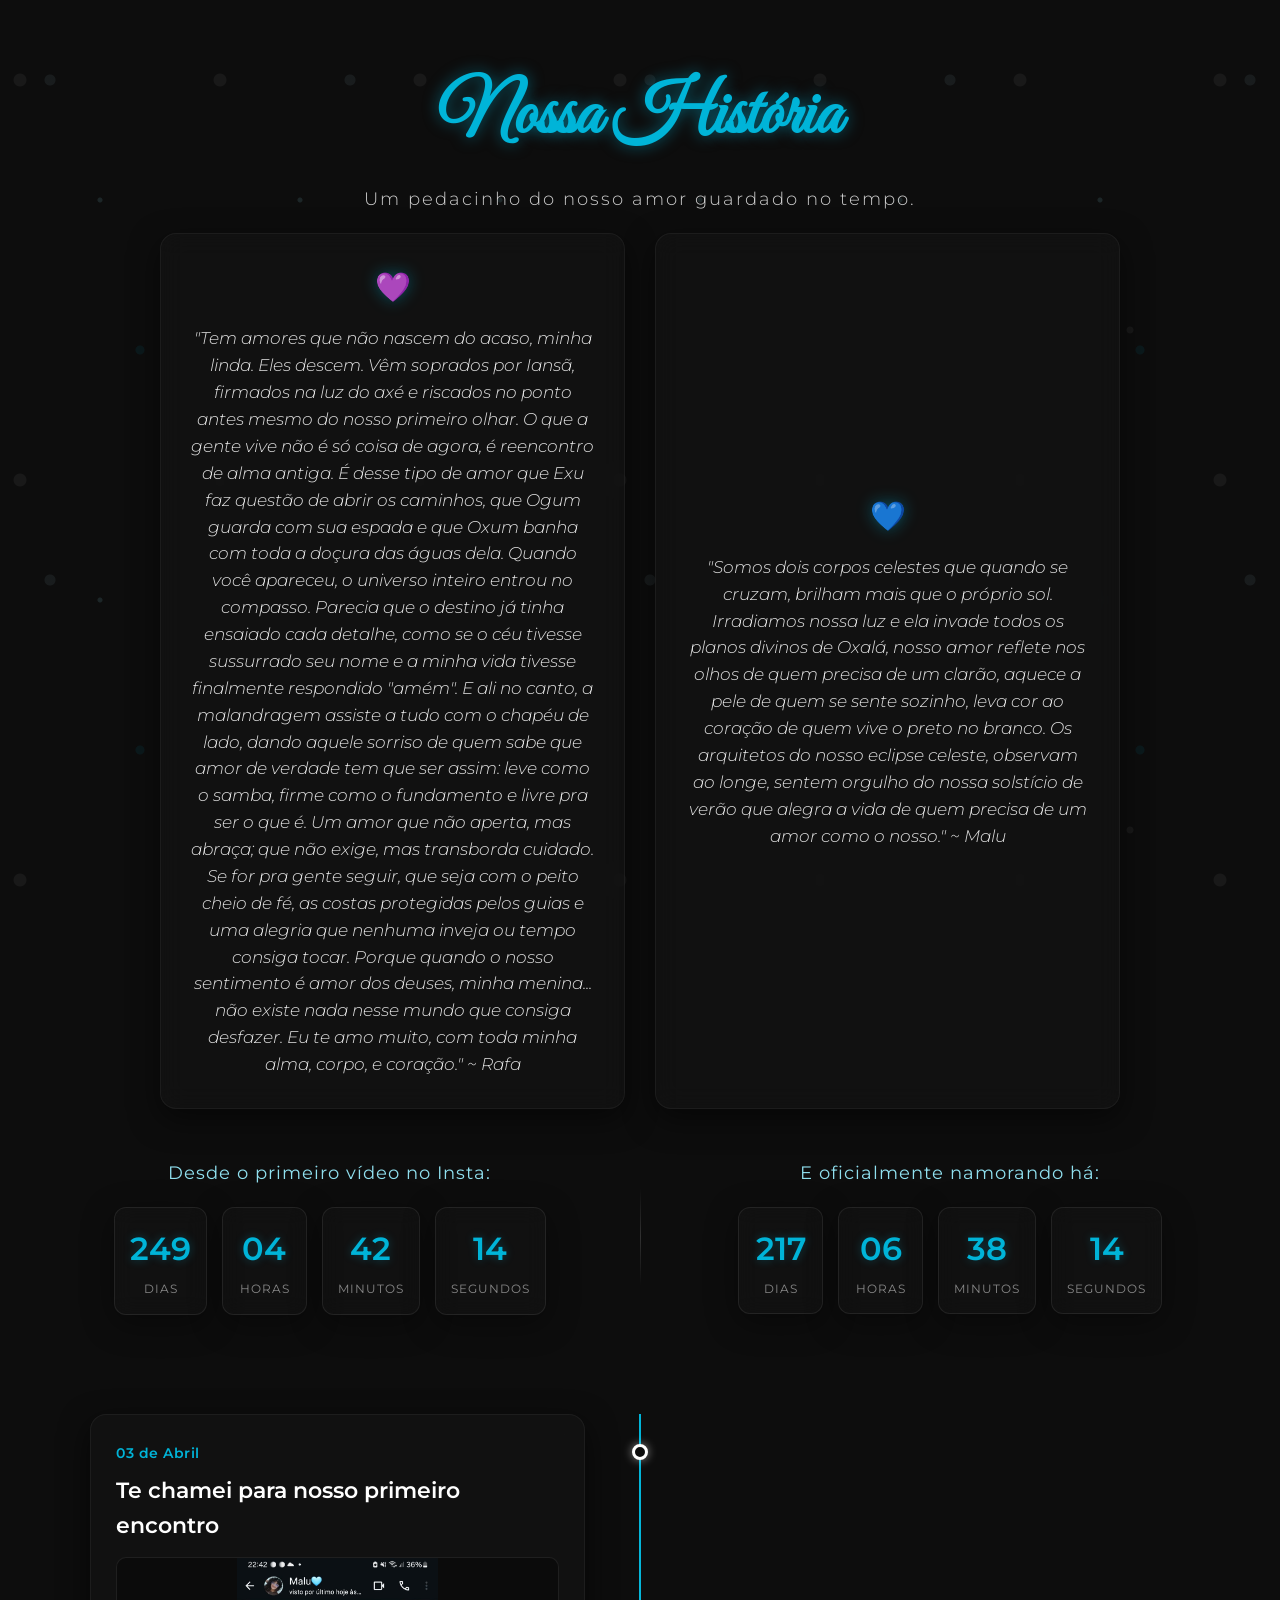
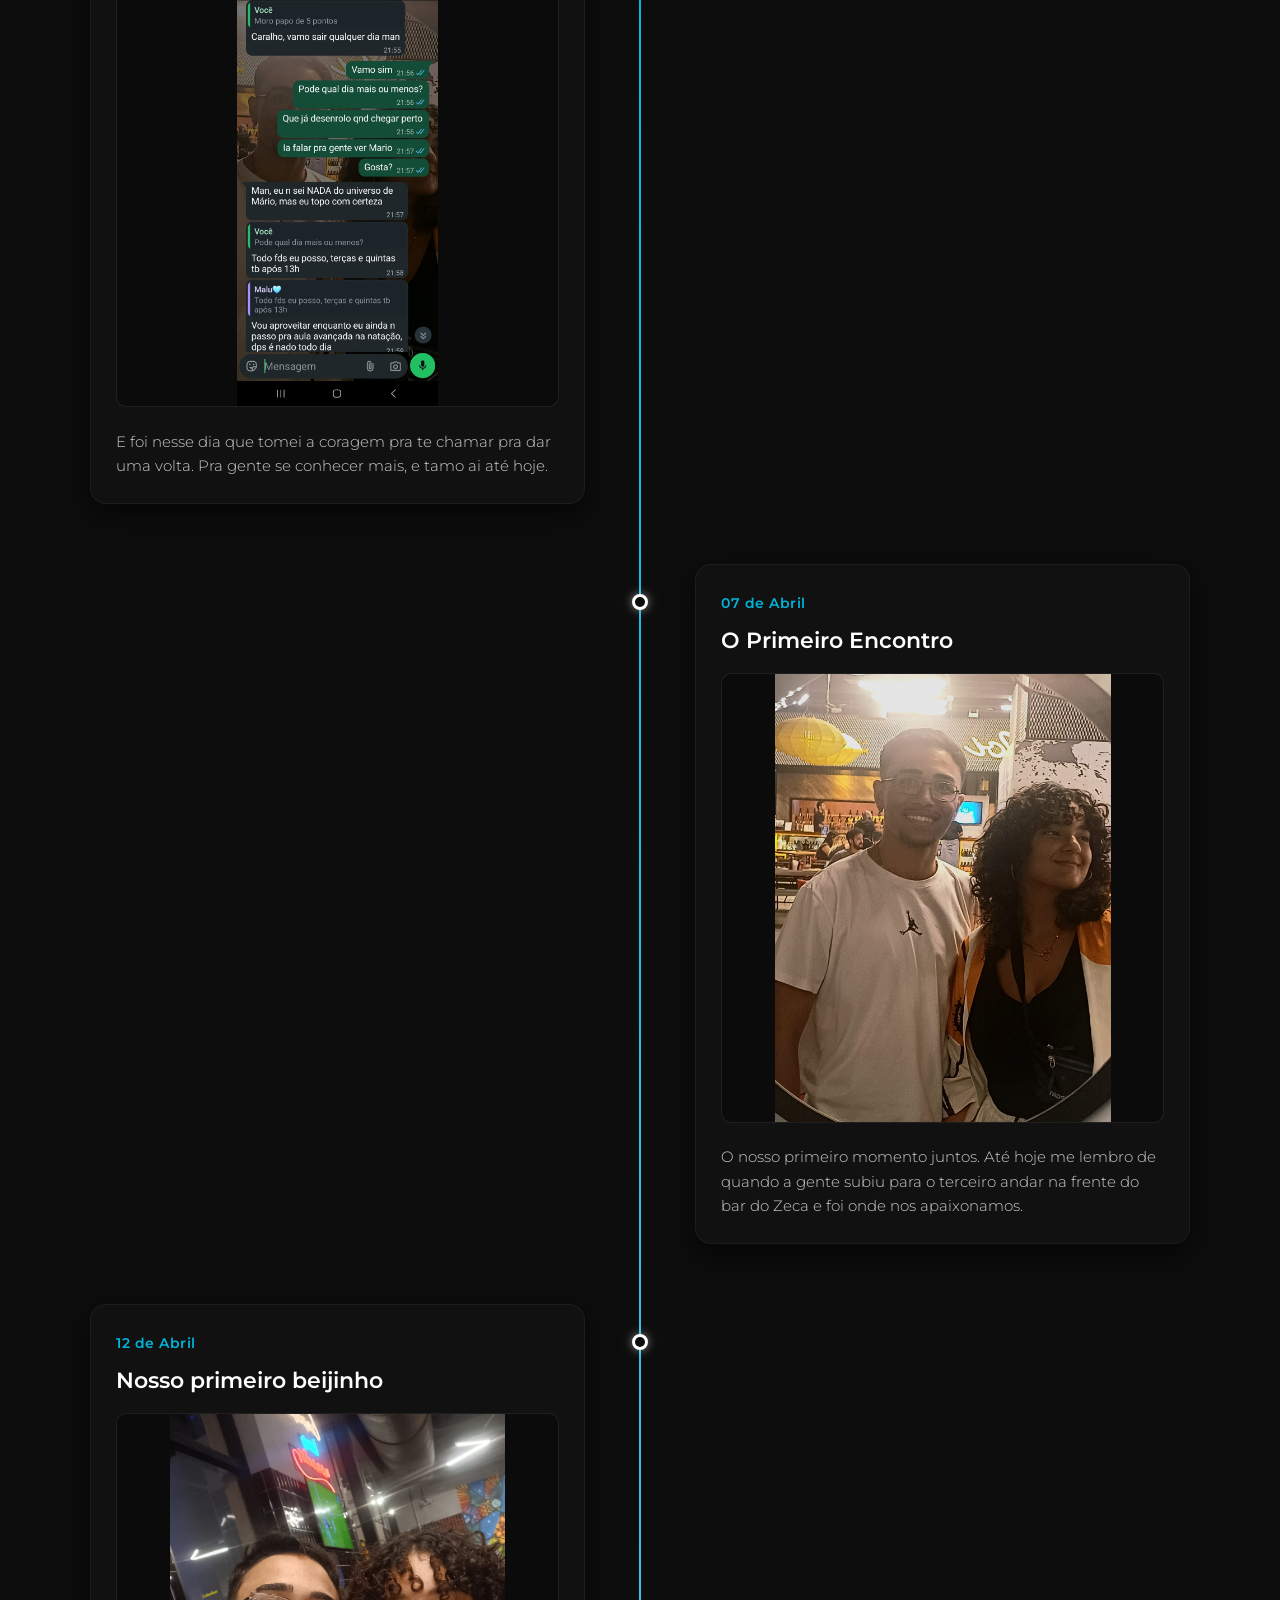
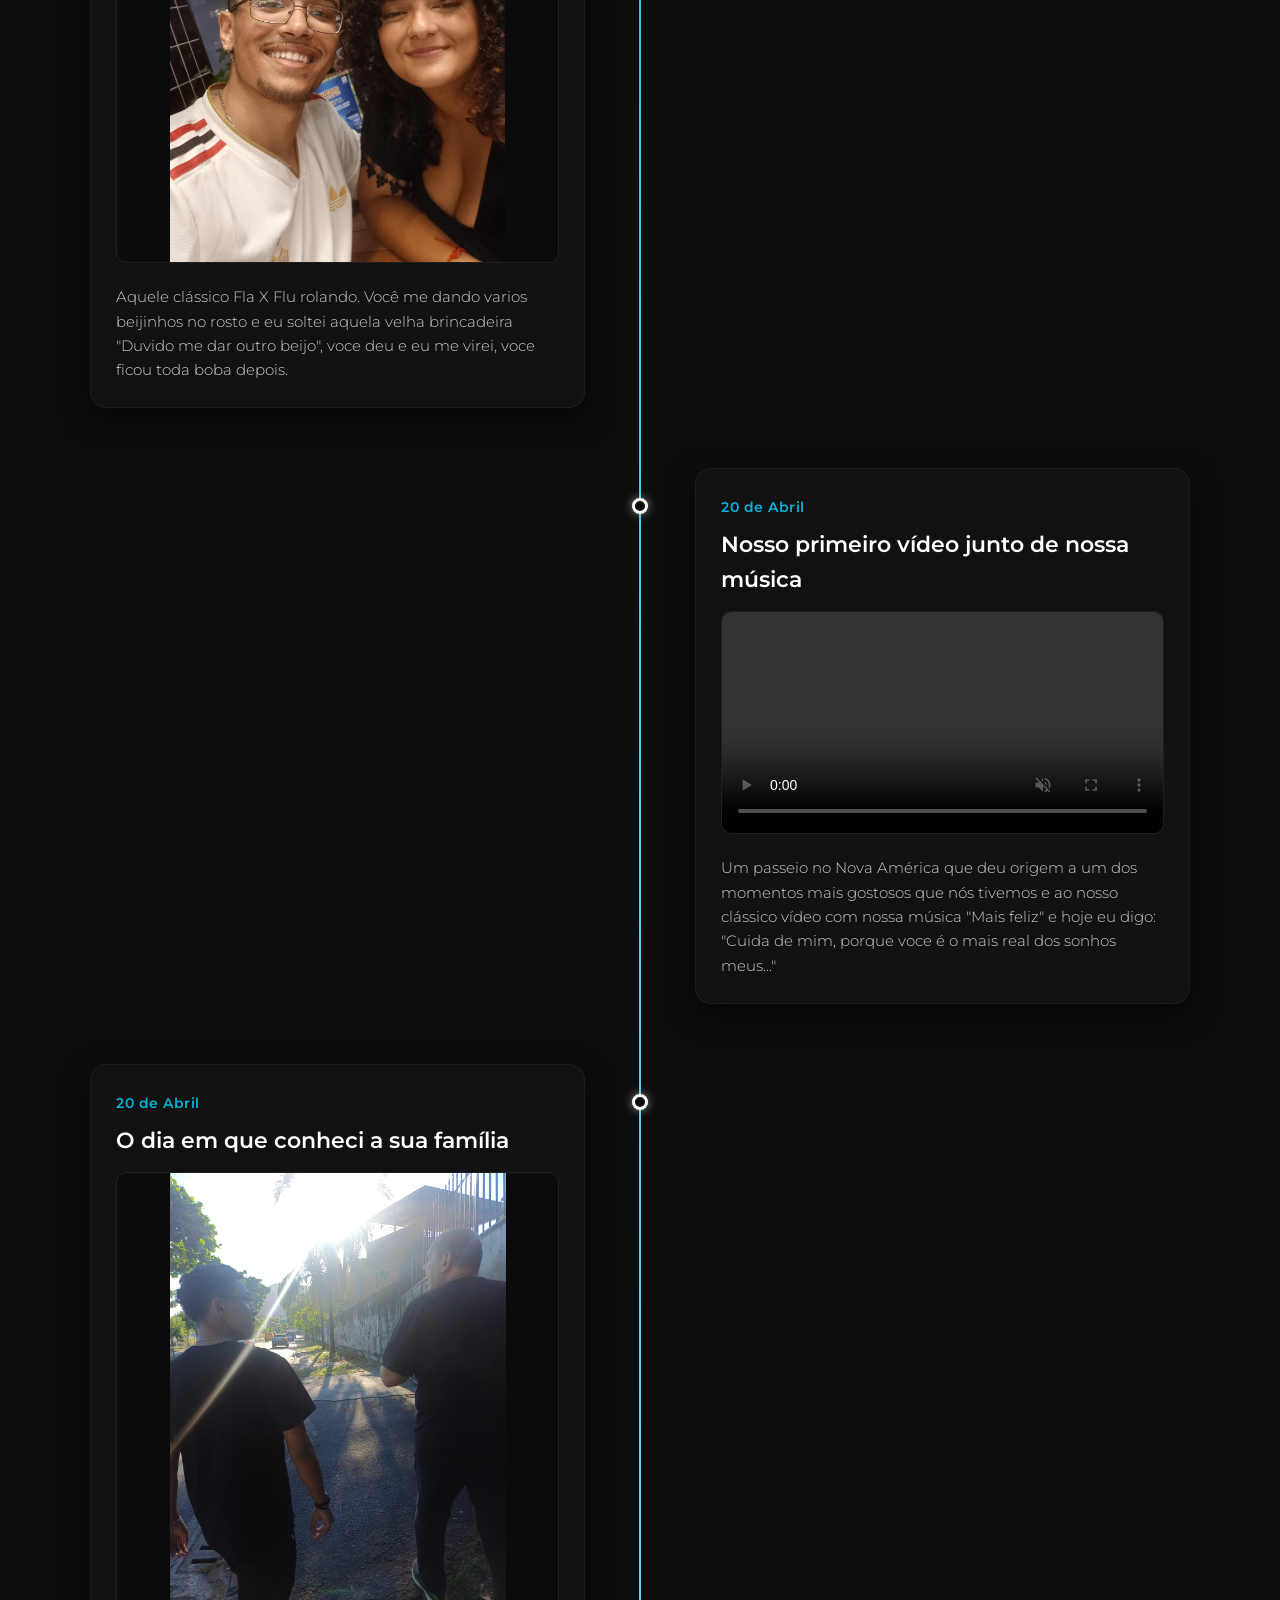
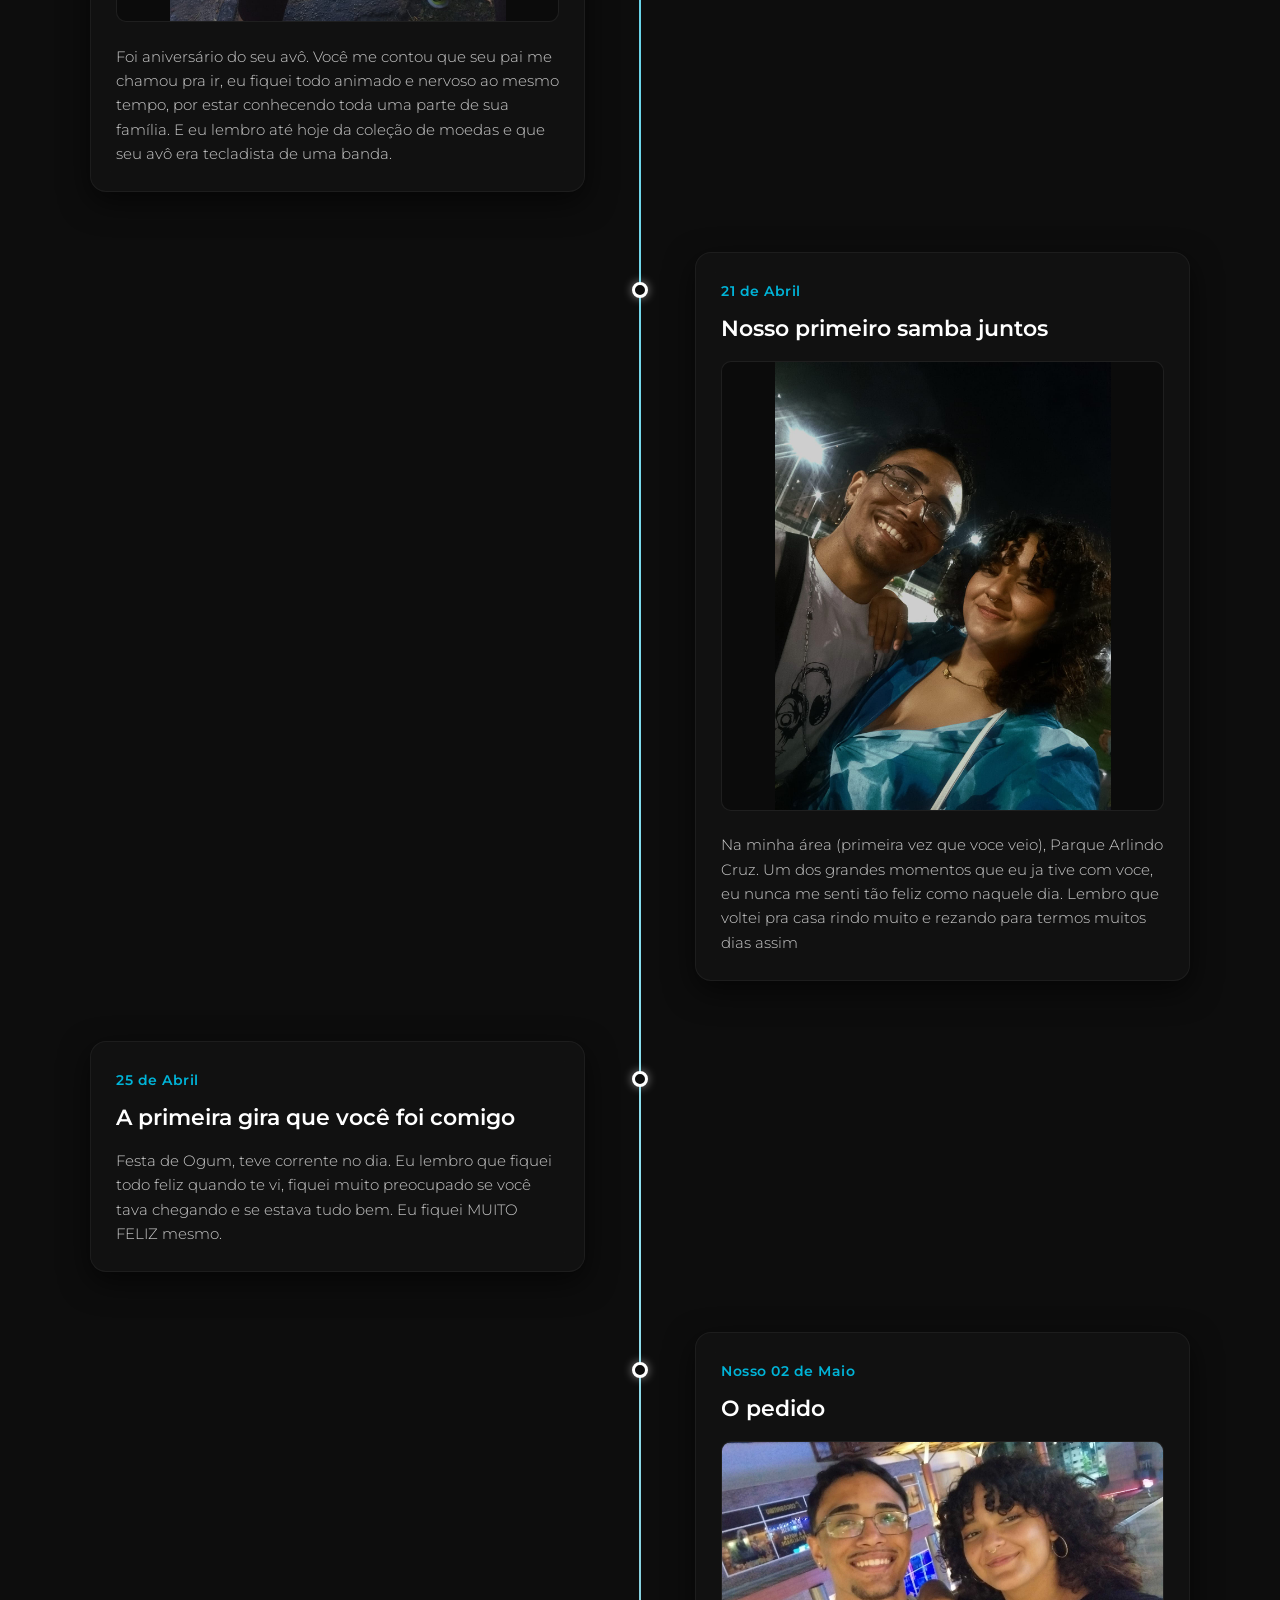
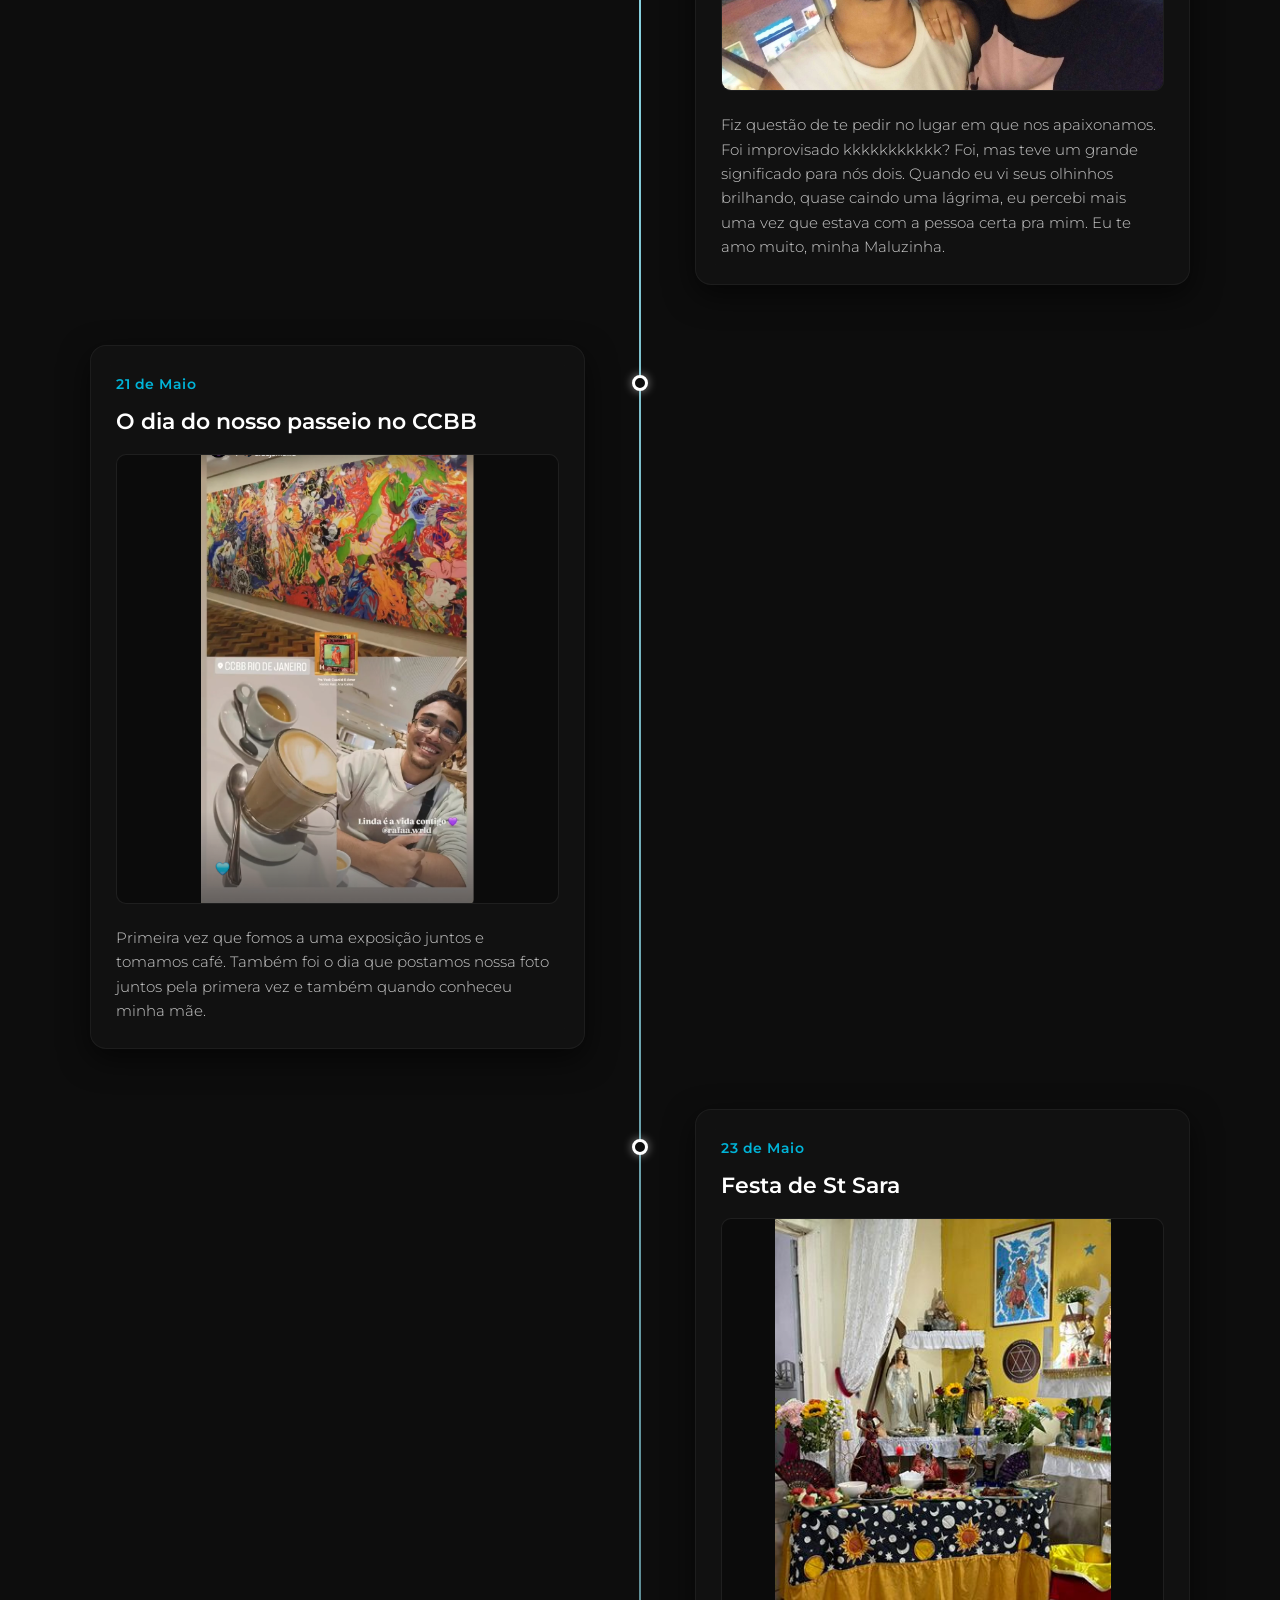
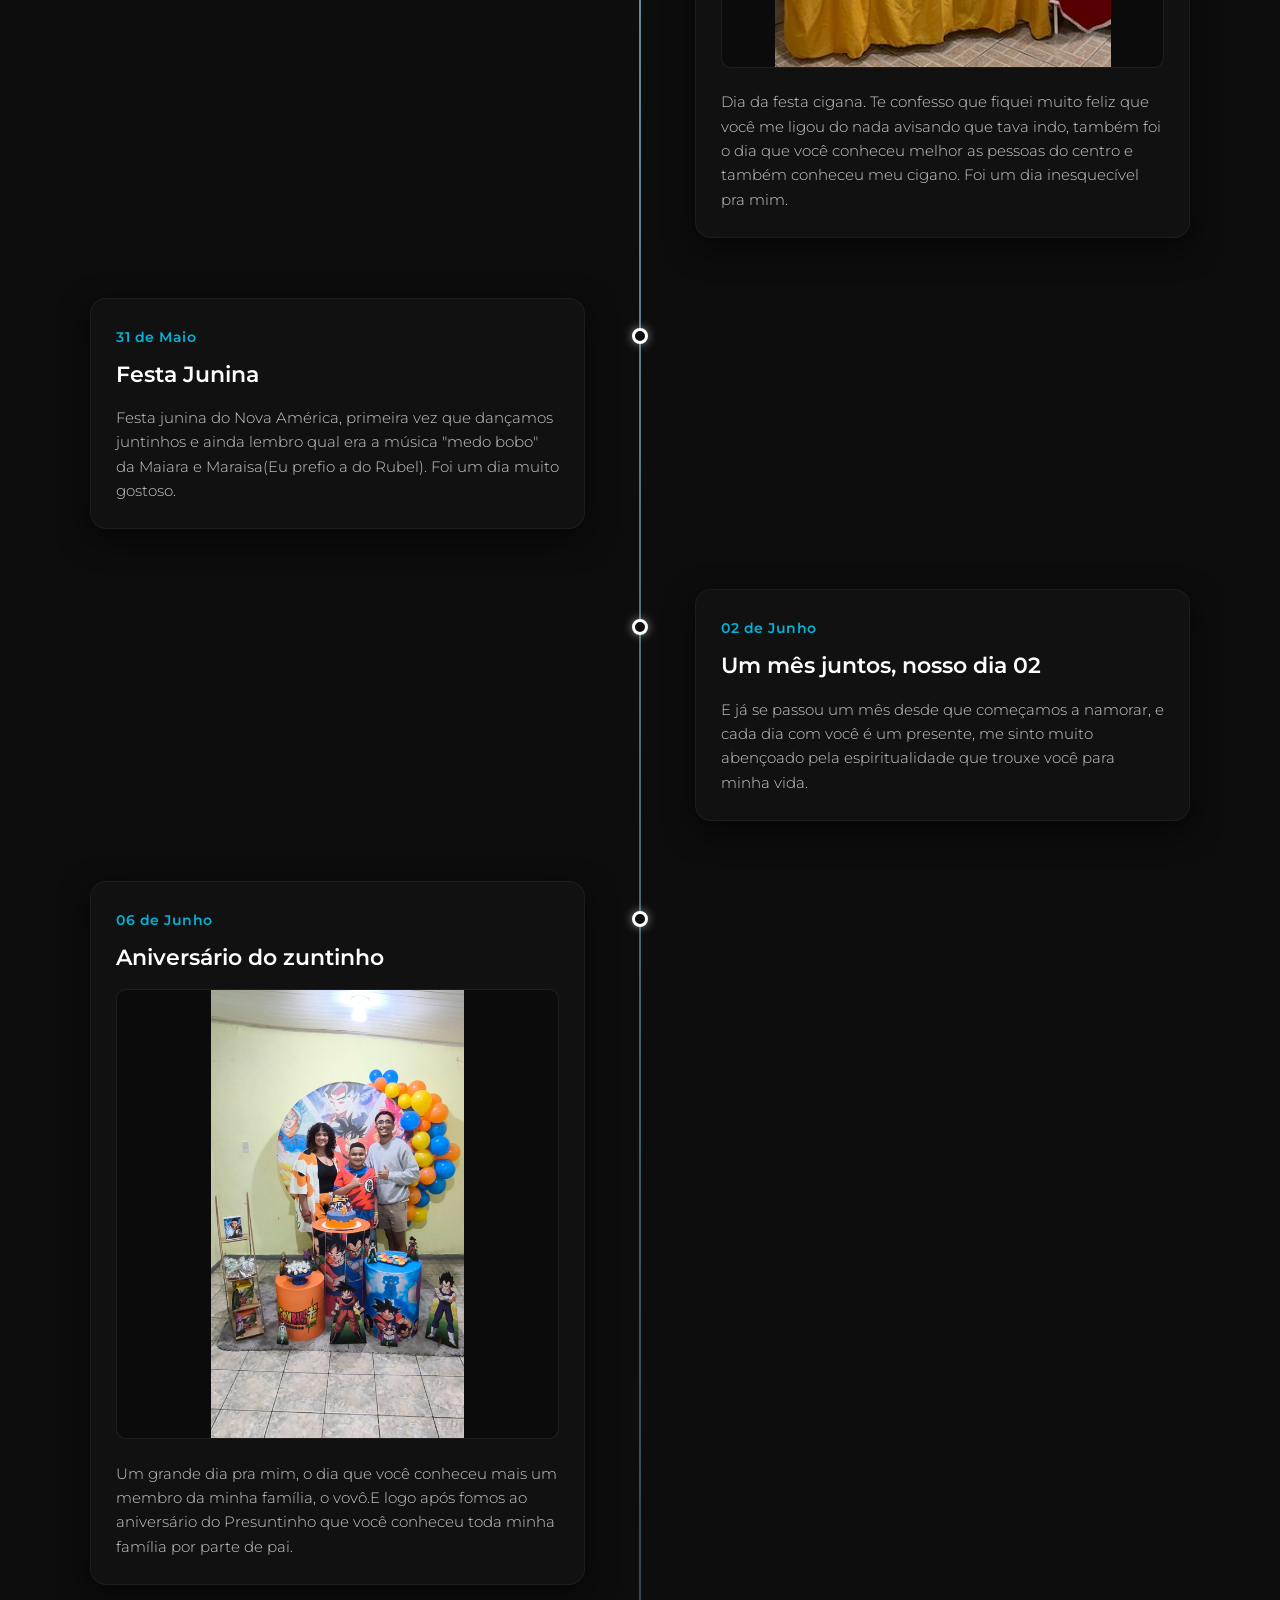
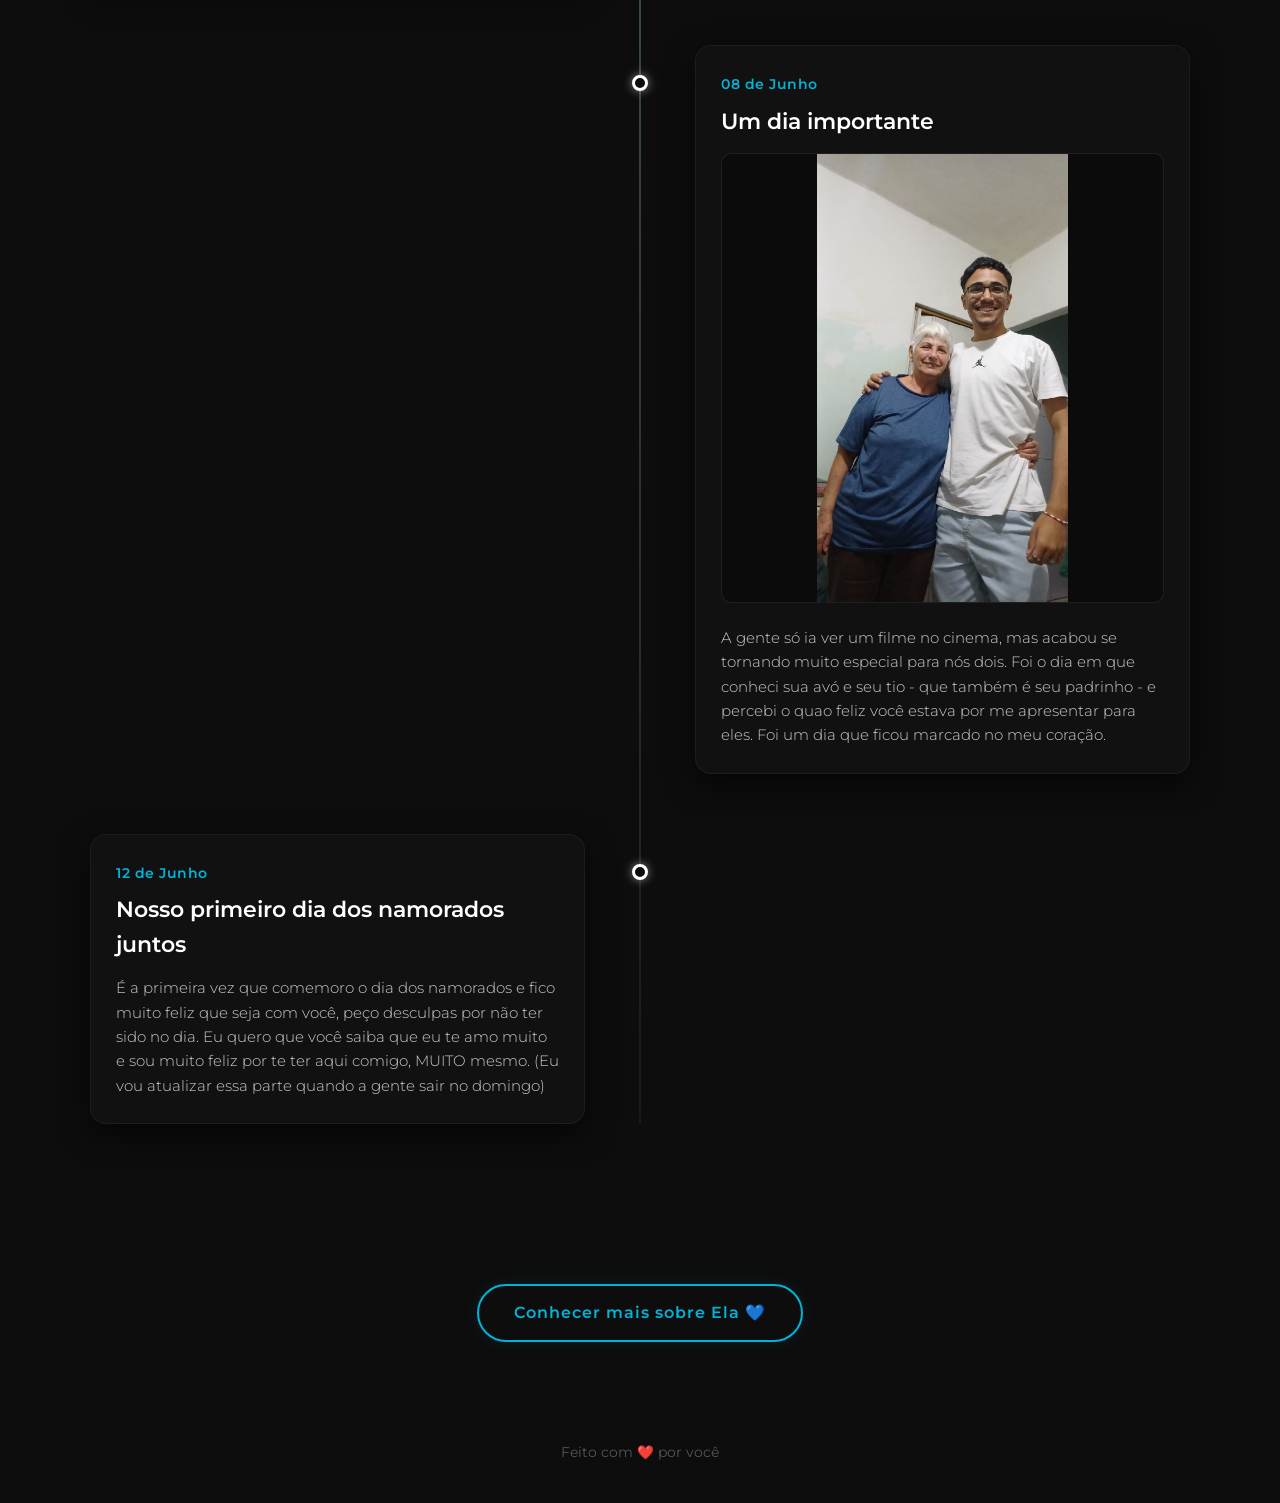
==== index.html @ 21ff8642 "Add files via upload" ====
<!DOCTYPE html>
<html lang="pt-BR">
<head>
    <meta charset="UTF-8">
    <meta name="viewport" content="width=device-width, initial-scale=1.0">
    <title>Nossa Retrospectiva ❤️</title>
    <link rel="stylesheet" href="style.css">
    <link href="https://fonts.googleapis.com/css2?family=Montserrat:wght@300;400;600&family=Great+Vibes&display=swap" rel="stylesheet">
</head>
<body>

    <div class="stars-container">
        <div class="star"></div><div class="star"></div><div class="star"></div><div class="star"></div><div class="star"></div>
        <div class="star"></div><div class="star"></div><div class="star"></div><div class="star"></div><div class="star"></div>
        <div class="star"></div><div class="star"></div><div class="star"></div><div class="star"></div><div class="star"></div>
    </div>

    <header class="main-header">
        <h1>Nossa História</h1>
        <p>Um pedacinho do nosso amor guardado no tempo.</p>
    </header>

    <!-- SEÇÃO DOS DOIS TEXTINHOS DE VOCÊS -->
    <section class="textinhos-introducao">
        <div class="textinho-card">
            <span class="textinho-icone">💜</span>
            <p>"Tem amores que não nascem do acaso, minha linda. Eles descem. Vêm soprados por Iansã, firmados na luz do axé e riscados no ponto antes mesmo do nosso primeiro olhar. O que a gente vive não é só coisa de agora, é reencontro de alma antiga. É desse tipo de amor que Exu faz questão de abrir os caminhos, que Ogum guarda com sua espada e que Oxum banha com toda a doçura das águas dela. Quando você apareceu, o universo inteiro entrou no compasso. Parecia que o destino já tinha ensaiado cada detalhe, como se o céu tivesse sussurrado seu nome e a minha vida tivesse finalmente respondido "amém". E ali no canto, a malandragem assiste a tudo com o chapéu de lado, dando aquele sorriso de quem sabe que amor de verdade tem que ser assim: leve como o samba, firme como o fundamento e livre pra ser o que é. Um amor que não aperta, mas abraça; que não exige, mas transborda cuidado. Se for pra gente seguir, que seja com o peito cheio de fé, as costas protegidas pelos guias e uma alegria que nenhuma inveja ou tempo consiga tocar. Porque quando o nosso sentimento é amor dos deuses, minha menina... não existe nada nesse mundo que consiga desfazer.
Eu te amo muito, com toda minha alma, corpo, e coração."
~ Rafa</p>
        </div>
        
        <div class="textinho-card">
            <span class="textinho-icone">💙</span>
            <p>"Somos dois corpos celestes que quando se cruzam, brilham mais que o próprio sol. Irradiamos nossa luz e ela invade todos os planos divinos de Oxalá, nosso amor reflete nos olhos de quem precisa de um clarão, aquece a pele de quem se sente sozinho, leva cor ao coração de quem vive o preto no branco. Os arquitetos do nosso eclipse celeste, observam ao longe, sentem orgulho do nossa solstício de verão que alegra a vida de quem precisa de um amor como o nosso."
            ~ Malu
            </p>
        </div>
    </section>

    <section class="counter-section">
        <div class="bonus-counter-wrapper">
            <h2>Desde o primeiro vídeo no Insta:</h2>
            <div class="counter-container bonus-counter">
                <div class="counter-box">
                    <span id="insta-days" class="counter-number">00</span>
                    <span class="counter-label">Dias</span>
                </div>
                <div class="counter-box">
                    <span id="insta-hours" class="counter-number">00</span>
                    <span class="counter-label">Horas</span>
                </div>
                <div class="counter-box">
                    <span id="insta-minutes" class="counter-number">00</span>
                    <span class="counter-label">Minutos</span>
                </div>
                <div class="counter-box">
                    <span id="insta-seconds" class="counter-number">00</span>
                    <span class="counter-label">Segundos</span>
                </div>
            </div>
        </div>

        <div class="counter-divider"></div>

        <div class="main-counter-wrapper">
            <h2>E oficialmente namorando há:</h2>
            <div class="counter-container">
                <div class="counter-box">
                    <span id="days" class="counter-number">00</span>
                    <span class="counter-label">Dias</span>
                </div>
                <div class="counter-box">
                    <span id="hours" class="counter-number">00</span>
                    <span class="counter-label">Horas</span>
                </div>
                <div class="counter-box">
                    <span id="minutes" class="counter-number">00</span>
                    <span class="counter-label">Minutos</span>
                </div>
                <div class="counter-box">
                    <span id="seconds" class="counter-number">00</span>
                    <span class="counter-label">Segundos</span>
                </div>
            </div>
        </div>
    </section>

    <main class="timeline-section">
        <div class="timeline-straight">
            <div class="main-line"></div>

            <div class="timeline-block block-left">
                <div class="marker"></div>
                <div class="timeline-card">
                    <span class="date">03 de Abril</span>
                    <h3>Te chamei para nosso primeiro encontro</h3>
                    <img src="fotos/foto1.jpeg" alt="Momento 1" class="card-img">
                    <p>E foi nesse dia que tomei a coragem pra te chamar pra dar uma volta. Pra gente se conhecer mais, e tamo ai até hoje.</p>
                </div>
            </div>

            <div class="timeline-block block-right">
                <div class="marker"></div>
                <div class="timeline-card">
                    <span class="date">07 de Abril</span>
                    <h3>O Primeiro Encontro</h3>
                    <img src="fotos/foto2.jpeg" alt="Momento 2" class="card-img">
                    <p>O nosso primeiro momento juntos. Até hoje me lembro de quando a gente subiu para o terceiro andar na frente do bar do Zeca e foi onde nos apaixonamos.</p>
                </div>
            </div>

            <div class="timeline-block block-left">
                <div class="marker"></div>
                <div class="timeline-card">
                    <span class="date">12 de Abril</span>
                    <h3>Nosso primeiro beijinho</h3>
                    <img src="fotos/foto3.jpeg" alt="Momento 3" class="card-img">
                    <p>Aquele clássico Fla X Flu rolando. Você me dando varios beijinhos no rosto e eu soltei aquela velha brincadeira "Duvido me dar outro beijo", voce deu e eu me virei, voce ficou toda boba depois.</p>
                </div>
            </div>

            <div class="timeline-block block-right">
                <div class="marker"></div>
                <div class="timeline-card">
                    <span class="date">20 de Abril</span>
                    <h3>Nosso primeiro vídeo junto de nossa música</h3>
                    <video class="card-img" controls autoplay loop muted playsinline>
                        <source src="fotos/video.mp4" type="video/mp4">
                        Seu navegador não suporta vídeos.
                    </video>
                    <p>Um passeio no Nova América que deu origem a um dos momentos mais gostosos que nós tivemos e ao nosso clássico vídeo com nossa música "Mais feliz" e hoje eu digo: "Cuida de mim, porque voce é o mais real dos sonhos meus..."</p>
                </div>
            </div>

            <div class="timeline-block block-left">
                <div class="marker"></div>
                <div class="timeline-card">
                    <span class="date">20 de Abril</span>
                    <h3>O dia em que conheci a sua família</h3>
                    <img src="fotos/foto4.jpeg" alt="Momento 4" class="card-img">
                    <p>Foi aniversário do seu avô. Você me contou que seu pai me chamou pra ir, eu fiquei todo animado e nervoso ao mesmo tempo, por estar conhecendo toda uma parte de sua família. E eu lembro até hoje da coleção de moedas e que seu avô era tecladista de uma banda.</p>
                </div>
            </div>

            <div class="timeline-block block-right">
                <div class="marker"></div>
                <div class="timeline-card">
                    <span class="date">21 de Abril</span>
                    <h3>Nosso primeiro samba juntos</h3>
                    <img src="fotos/foto5.jpeg" alt="Momento 6" class="card-img">
                    <p>Na minha área (primeira vez que voce veio), Parque Arlindo Cruz. Um dos grandes momentos que eu ja tive com voce, eu nunca me senti tão feliz como naquele dia. Lembro que voltei pra casa rindo muito e rezando para termos muitos dias assim</p>
                </div>
            </div>

            <div class="timeline-block block-left">
                <div class="marker"></div>
                <div class="timeline-card">
                    <span class="date">25 de Abril</span>
                    <h3>A primeira gira que você foi comigo</h3>
                    <p>Festa de Ogum, teve corrente no dia. Eu lembro que fiquei todo feliz quando te vi, fiquei muito preocupado se você tava chegando e se estava tudo bem. Eu fiquei MUITO FELIZ mesmo. </p>
                </div>
            </div>

            <div class="timeline-block block-right">
                <div class="marker"></div>
                <div class="timeline-card">
                    <span class="date">Nosso 02 de Maio</span>
                    <h3>O pedido</h3>
                    <img src="fotos/foto8.jpg" alt="Momento 8" class="card-img">
                    <p>Fiz questão de te pedir no lugar em que nos apaixonamos. Foi improvisado kkkkkkkkkkk? Foi, mas teve um grande significado para nós dois. Quando eu vi seus olhinhos brilhando, quase caindo uma lágrima, eu percebi mais uma vez que estava com a pessoa certa pra mim. Eu te amo muito, minha Maluzinha.</p>
                </div>
            </div>

            <div class="timeline-block block-left">
                <div class="marker"></div>
                <div class="timeline-card">
                    <span class="date">21 de Maio</span>
                    <h3>O dia do nosso passeio no CCBB</h3>
                    <img src="fotos/foto9.png" alt="Momento 9" class="card-img">
                    <p>Primeira vez que fomos a uma exposição juntos e tomamos café. Também foi o dia que postamos nossa foto juntos pela primera vez e também quando conheceu minha mãe.</p>
                </div>
            </div>

            <div class="timeline-block block-right">
                <div class="marker"></div>
                <div class="timeline-card">
                    <span class="date">23 de Maio</span>
                    <h3>Festa de St Sara</h3>
                    <img src="fotos/foto10.jpeg" alt="Momento 10" class="card-img">
                    <p>Dia da festa cigana. Te confesso que fiquei muito feliz que você me ligou do nada avisando que tava indo, também foi o dia que você conheceu melhor as pessoas do centro e também conheceu meu cigano. Foi um dia inesquecível pra mim.</p>
                </div>
            </div>

            <div class="timeline-block block-left">
                <div class="marker"></div>
                <div class="timeline-card">
                    <span class="date">31 de Maio</span>
                    <h3>Festa Junina</h3>
                    <p>Festa junina do Nova América, primeira vez que dançamos juntinhos e ainda lembro qual era a música "medo bobo" da Maiara e Maraisa(Eu prefio a do Rubel). Foi um dia muito gostoso.</p>
                </div>
            </div>

            <div class="timeline-block block-right">
                <div class="marker"></div>
                <div class="timeline-card">
                    <span class="date">02 de Junho</span>
                    <h3>Um mês juntos, nosso dia 02</h3>
                    <p>E já se passou um mês desde que começamos a namorar, e cada dia com você é um presente, me sinto muito abençoado pela espiritualidade que trouxe você para minha vida.</p>
                </div>
            </div>

            <div class="timeline-block block-left">
                <div class="marker"></div>
                <div class="timeline-card">
                    <span class="date">06 de Junho</span>
                    <h3>Aniversário do zuntinho</h3>
                    <img src="fotos/foto13.jpeg" alt="Momento 13" class="card-img">
                    <p>Um grande dia pra mim, o dia que você conheceu mais um membro da minha família, o vovô.E logo após fomos ao aniversário do Presuntinho que você conheceu toda minha família por parte de pai.</p>
                </div>
            </div>

            <div class="timeline-block block-right">
                <div class="marker"></div>
                <div class="timeline-card">
                    <span class="date">08 de Junho</span>
                    <h3>Um dia importante</h3>
                    <img src="fotos/foto14.jpeg" alt="Momento 14" class="card-img">
                    <p>A gente só ia ver um filme no cinema, mas acabou se tornando muito especial para nós dois. Foi o dia em que conheci sua avó e seu tio - que também é seu padrinho - e percebi o quao feliz você estava por me apresentar para eles. Foi um dia que ficou marcado no meu coração.</p>
                </div>
            </div>

            <div class="timeline-block block-left">
                <div class="marker"></div>
                <div class="timeline-card">
                    <span class="date">12 de Junho</span>
                    <h3>Nosso primeiro dia dos namorados juntos</h3>
                    <p>É a primeira vez que comemoro o dia dos namorados e fico muito feliz que seja com você, peço desculpas por não ter sido no dia. Eu quero que você saiba que eu te amo muito e sou muito feliz por te ter aqui comigo, MUITO mesmo. (Eu vou atualizar essa parte quando a gente sair no domingo)</p>
                </div>
            </div>

                </div>
            </div>

        </div>
    </main>

    <div class="nav-container">
        <a href="gostos.html" class="btn-gostos">Conhecer mais sobre Ela 💙</a>
    </div>

    <footer class="main-footer">
        <p>Feito com ❤️ por você</p>
    </footer>

    <script src="script.js"></script>
</body>
</html>
---- style.css ----
/* ==========================================================================
   ESTILOS GERAIS DO SITE
   ========================================================================== */
* {
    margin: 0;
    padding: 0;
    box-sizing: border-box;
}

body {
    background-color: #0d0d0d;
    color: #ffffff;
    font-family: 'Montserrat', sans-serif;
    line-height: 1.6;
    position: relative;
    overflow-x: hidden;
}

/* --- CABEÇALHO --- */
.main-header {
    text-align: center;
    padding: 60px 20px 20px 20px;
    position: relative;
    z-index: 1;
}

.main-header h1 {
    font-family: 'Great Vibes', cursive;
    font-size: 4.5rem;
    color: #00b4d8;
    margin-bottom: 10px;
    text-shadow: 0 0 15px rgba(0, 180, 216, 0.5);
}

.main-header p {
    font-weight: 300;
    letter-spacing: 2px;
    color: #cccccc;
    font-size: 1.1rem;
}

/* ==========================================================================
   SEÇÃO DOS TEXTINHOS DE INTRODUÇÃO (PÁGINA INICIAL)
   ========================================================================== */
.textinhos-introducao {
    display: flex;
    justify-content: center;
    gap: 30px;
    max-width: 1000px;
    margin: 0 auto 50px auto;
    padding: 0 20px;
    position: relative;
    z-index: 1;
    flex-wrap: wrap;
}

.textinho-card {
    flex: 1;
    min-width: 280px;
    background: rgba(20, 20, 20, 0.6);
    border: 1px solid rgba(255, 255, 255, 0.05);
    padding: 30px;
    border-radius: 16px;
    backdrop-filter: blur(12px);
    box-shadow: 0 10px 30px rgba(0, 0, 0, 0.5);
    text-align: center;
    transition: all 0.3s ease;
    display: flex;
    flex-direction: column;
    justify-content: center;
    align-items: center;
}

.textinho-card:hover {
    transform: translateY(-5px);
    border-color: rgba(0, 180, 216, 0.3);
    box-shadow: 0 10px 35px rgba(0, 180, 216, 0.15);
}

.textinho-icone {
    font-size: 1.8rem;
    margin-bottom: 15px;
    display: block;
    filter: drop-shadow(0 0 8px rgba(0, 180, 216, 0.4));
}

.textinho-card p {
    font-size: 1.05rem;
    color: #e0e0e0;
    font-weight: 300;
    line-height: 1.6;
    font-style: italic;
}

/* --- SEÇÃO DOS CONTADORES --- */
.counter-section {
    display: flex;
    justify-content: center;
    align-items: center;
    gap: 40px;
    max-width: 1200px;
    margin: 0 auto 60px auto;
    padding: 0 20px;
    position: relative;
    z-index: 1;
}

.bonus-counter-wrapper, .main-counter-wrapper {
    flex: 1;
    text-align: center;
}

.counter-section h2 {
    font-size: 1.1rem;
    font-weight: 400;
    margin-bottom: 20px;
    color: #90e0ef;
    letter-spacing: 1px;
}

.counter-container {
    display: flex;
    justify-content: center;
    gap: 15px;
}

.counter-box {
    background: rgba(255, 255, 255, 0.02);
    border: 1px solid rgba(255, 255, 255, 0.08);
    padding: 15px;
    border-radius: 12px;
    min-width: 85px;
    backdrop-filter: blur(10px);
    box-shadow: 0 8px 32px 0 rgba(0, 0, 0, 0.4);
    transition: all 0.3s ease;
}

.counter-box:hover {
    transform: translateY(-5px);
    border-color: rgba(0, 180, 216, 0.4);
    box-shadow: 0 0 15px rgba(0, 180, 216, 0.2);
}

.counter-number {
    display: block;
    font-size: 2rem;
    font-weight: 600;
    color: #00b4d8;
    text-shadow: 0 0 10px rgba(0, 180, 216, 0.3);
}

.counter-label {
    display: block;
    font-size: 0.75rem;
    text-transform: uppercase;
    letter-spacing: 1px;
    color: #888888;
    margin-top: 5px;
}

.counter-divider {
    width: 1px;
    height: 100px;
    background: linear-gradient(transparent, rgba(255, 255, 255, 0.15), transparent);
}

/* --- LINHA DO TEMPO (LAYOUT) --- */
.timeline-section {
    padding: 40px 20px;
    position: relative;
    z-index: 1;
}

.timeline-straight {
    max-width: 1100px;
    margin: 0 auto;
    position: relative;
}

.main-line {
    position: absolute;
    left: 50%;
    top: 0;
    bottom: 0;
    width: 2px;
    background: linear-gradient(to bottom, #00b4d8, #90e0ef, rgba(255, 255, 255, 0.05));
    transform: translateX(-50%);
}

.timeline-block {
    display: flex;
    width: 100%;
    margin-bottom: 60px;
    position: relative;
}

.marker {
    position: absolute;
    left: 50%;
    top: 30px;
    width: 16px;
    height: 16px;
    border-radius: 50%;
    background-color: #0d0d0d;
    border: 3px solid #ffffff;
    transform: translateX(-50%);
    z-index: 2;
    box-shadow: 0 0 10px rgba(255, 255, 255, 0.5);
    transition: all 0.3s ease;
}

.timeline-block:hover .marker {
    background-color: #00b4d8;
    border-color: #00b4d8;
    transform: translateX(-50%) scale(1.3);
    box-shadow: 0 0 15px #00b4d8;
}

.block-left { justify-content: flex-start; }
.block-right { justify-content: flex-end; }

.block-left .timeline-card { margin-right: 50px; }
.block-right .timeline-card { margin-left: 50px; }

/* --- CARDS DA LINHA DO TEMPO --- */
.timeline-card {
    width: 45%;
    background: rgba(20, 20, 20, 0.7);
    border: 1px solid rgba(255, 255, 255, 0.05);
    padding: 25px;
    border-radius: 16px;
    backdrop-filter: blur(12px);
    box-shadow: 0 10px 30px rgba(0, 0, 0, 0.6);
    transition: all 0.3s ease;
}

.timeline-card:hover {
    transform: translateY(-5px);
    border-color: rgba(0, 180, 216, 0.4);
    box-shadow: 0 10px 35px rgba(0, 180, 216, 0.15);
}

.date {
    display: inline-block;
    font-size: 0.85rem;
    font-weight: 600;
    color: #00b4d8;
    margin-bottom: 8px;
    letter-spacing: 0.5px;
}

.timeline-card h3 {
    font-size: 1.35rem;
    font-weight: 600;
    color: #ffffff;
    margin-bottom: 15px;
}

.card-img {
    width: 100%;
    max-height: 450px;
    object-fit: contain;
    background-color: rgba(0, 0, 0, 0.3);
    border-radius: 10px;
    margin-bottom: 15px;
    border: 1px solid rgba(255, 255, 255, 0.08);
}

.timeline-card p {
    font-size: 0.95rem;
    color: #cccccc;
    font-weight: 300;
}

/* --- SEÇÃO BOTÕES NAVEGAÇÃO --- */
.nav-container {
    text-align: center;
    margin: 60px 0;
    position: relative;
    z-index: 1;
    display: flex;
    justify-content: center;
    gap: 20px;
    flex-wrap: wrap;
}

.btn-gostos {
    display: inline-block;
    padding: 14px 35px;
    background: transparent;
    color: #00b4d8;
    border: 2px solid #00b4d8;
    border-radius: 30px;
    font-family: 'Montserrat', sans-serif;
    font-weight: 600;
    text-decoration: none;
    letter-spacing: 1px;
    transition: all 0.3s ease;
    box-shadow: 0 0 15px rgba(0, 180, 216, 0.1);
}

.btn-gostos:hover {
    background-color: #00b4d8;
    color: #0d0d0d;
    box-shadow: 0 0 25px rgba(0, 180, 216, 0.5);
    transform: scale(1.05);
}

/* --- SEÇÃO SEGUNDA PÁGINA (GOSTOS) --- */
.gostos-container {
    max-width: 900px;
    margin: 0 auto;
    padding: 20px;
    display: flex;
    flex-direction: column;
    gap: 30px;
    position: relative;
    z-index: 1;
}

.gostos-card {
    background: rgba(20, 20, 20, 0.7);
    border: 1px solid rgba(255, 255, 255, 0.05);
    padding: 30px;
    border-radius: 16px;
    backdrop-filter: blur(12px);
    box-shadow: 0 10px 30px rgba(0, 0, 0, 0.6);
    transition: all 0.3s ease;
}

.gostos-card:hover {
    border-color: rgba(0, 180, 216, 0.3);
    transform: translateY(-3px);
}

.gostos-card h3 {
    font-size: 1.5rem;
    color: #00b4d8;
    margin-bottom: 15px;
}

.gostos-list { list-style: none; }
.gostos-list li {
    position: relative;
    padding-left: 30px;
    margin-bottom: 12px;
    color: #ffffff;
}
.gostos-list li::before {
    content: '💙';
    position: absolute;
    left: 0;
    top: 2px;
    font-size: 0.9rem;
}

/* --- SEÇÃO EXCLUSIVA PARA FILMES INLINE --- */
.media-lists-wrapper {
    display: flex;
    gap: 40px;
    flex-wrap: wrap;
}

.media-group {
    flex: 1;
    min-width: 250px;
}

.media-group h4 {
    color: #90e0ef;
    margin-bottom: 15px;
    font-size: 1.1rem;
    border-bottom: 1px solid rgba(0, 180, 216, 0.2);
    padding-bottom: 5px;
}

.gostos-list.list-filmes li::before {
    content: '🎬';
    font-size: 0.9rem;
}

/* ==========================================================================
   ESTILOS DA TERCEIRA PÁGINA (GALERIA - VERSÃO MURAL HARMONIOSO)
   ========================================================================== */
.galeria-wrapper {
    max-width: 1100px;
    margin: 0 auto;
    padding: 40px 20px;
    position: relative;
    z-index: 1;
}

/* Um grid inteligente que mantém as colunas firmes, sem deixar uma foto engolir a outra */
.galeria-grid {
    display: grid;
    grid-template-columns: repeat(auto-fill, minmax(280px, 1fr));
    gap: 24px;
    justify-content: center;
    align-items: center; /* Centraliza verticalmente fotos de tamanhos diferentes na mesma linha */
}

/* O container de cada foto garante que elas fiquem contidas em uma caixinha uniforme */
.galeria-item {
    position: relative;
    overflow: hidden;
    border-radius: 16px;
    border: 1px solid rgba(255, 255, 255, 0.08);
    background-color: rgba(20, 20, 20, 0.5);
    box-shadow: 0 8px 25px rgba(0, 0, 0, 0.4);
    backdrop-filter: blur(8px);
    transition: all 0.4s cubic-bezier(0.165, 0.84, 0.44, 1);
    width: 100%;
    height: 320px; /* Definimos uma altura padrão excelente para os cards ficarem alinhados */
    display: flex;
    align-items: center;
    justify-content: center;
    padding: 8px; /* Pequeno respiro interno para fotos verticais não colarem na borda */
}

/* A mágica para a foto caber INTEIRA na caixinha sem distorcer e sem ficar gigante */
.galeria-item img {
    max-width: 100%;
    max-height: 100%;
    width: auto;
    height: auto;
    display: block;
    object-fit: contain; /* Mostra 100% da foto original sem nenhum corte */
    border-radius: 10px;
    transition: all 0.4s ease;
}

/* Efeito de hover refinado para o mural */
.galeria-item:hover {
    transform: translateY(-8px);
    border-color: rgba(0, 180, 216, 0.6);
    box-shadow: 0 12px 30px rgba(0, 180, 216, 0.25);
    background-color: rgba(20, 20, 20, 0.8);
}

.galeria-item:hover img {
    transform: scale(1.03);
}

/* Ajuste fino para a seção de texto final */
.final-text-zone {
    text-align: center;
    max-width: 700px;
    margin: 60px auto 20px auto;
    padding: 0 20px;
    position: relative;
    z-index: 1;
}

.romantic-phrase {
    font-family: 'Great Vibes', cursive;
    font-size: 2.8rem;
    color: #90e0ef;
    text-shadow: 0 0 15px rgba(144, 224, 239, 0.5);
}
/* --- RODAPÉ --- */
.main-footer {
    text-align: center;
    padding: 40px 20px;
    color: #555555;
    font-size: 0.85rem;
    position: relative;
    z-index: 1;
}

/* --- RESPONSIVIDADE (CELULARES) --- */
@media (max-width: 768px) {
    .counter-section { flex-direction: column; gap: 30px; }
    .counter-divider { width: 80%; height: 1px; }
    .main-line { left: 20px; }
    .marker { left: 20px; }
    .block-left, .block-right { justify-content: flex-end; }
    .timeline-card {
        width: calc(100% - 50px);
        margin-left: 50px !important;
        margin-right: 0 !important;
    }
}

/* ==========================================================================
   EFEITO EXTRA: ESTRELAS CADENTES E BOLINHAS FLUTUANTES (AZULADOS)
   ========================================================================== */
.stars-container {
    position: fixed;
    top: 0;
    left: 0;
    width: 100%;
    height: 100%;
    pointer-events: none;
    z-index: 0;
}

.star {
    position: absolute;
    top: -50px;
    width: 2px;
    height: 2px;
    background: radial-gradient(circle, #fff, rgba(255,255,255,0));
    border-radius: 50%;
    box-shadow: 0 0 10px #fff, 0 0 20px #00b4d8;
    animation: shootingStar 6s linear infinite;
    opacity: 0;
}

.star::before {
    content: '';
    position: absolute;
    top: 50%;
    transform: translateY(-50%) rotate(-45deg);
    width: 60px;
    height: 1px;
    background: linear-gradient(90deg, #90e0ef, transparent);
}

.star:nth-child(1)  { left: 10%;  animation-delay: 0s;   animation-duration: 5s; }
.star:nth-child(2)  { left: 30%;  animation-delay: 1.5s; animation-duration: 7s; }
.star:nth-child(3)  { left: 55%;  animation-delay: 3s;   animation-duration: 6s; }
.star:nth-child(4)  { left: 75%;  animation-delay: 4.5s; animation-duration: 8s; }
.star:nth-child(5)  { left: 90%;  animation-delay: 2s;   animation-duration: 5.5s; }
.star:nth-child(6)  { left: 20%;  animation-delay: 6s;   animation-duration: 9s; }
.star:nth-child(7)  { left: 40%;  animation-delay: 0.5s; animation-duration: 6.5s; }
.star:nth-child(8)  { left: 65%;  animation-delay: 3.5s; animation-duration: 7.5s; }
.star:nth-child(9)  { left: 80%;  animation-delay: 5s;   animation-duration: 5s; }
.star:nth-child(10) { left: 95%;  animation-delay: 1s;   animation-duration: 8.5s; }

body::before, body::after {
    content: '';
    position: fixed;
    width: 100%;
    height: 100%;
    top: 0;
    left: 0;
    pointer-events: none;
    z-index: 0;
}

body::before {
    background-image: 
        radial-gradient(circle, rgba(144, 224, 239, 0.12) 2px, transparent 3px),
        radial-gradient(circle, rgba(0, 180, 216, 0.08) 4px, transparent 5px),
        radial-gradient(circle, rgba(255, 255, 255, 0.05) 6px, transparent 7px);
    background-size: 200px 400px;
    background-position: 0 0, 40px 150px, 120px 280px;
    animation: floatingBubbles 22s linear infinite;
}

body::after {
    background-image: 
        radial-gradient(circle, rgba(255, 255, 255, 0.05) 3px, transparent 4px),
        radial-gradient(circle, rgba(173, 216, 230, 0.08) 5px, transparent 6px);
    background-size: 300px 500px;
    background-position: 80px 80px, 200px 330px;
    animation: floatingBubbles 28s linear infinite reverse;
}

@keyframes shootingStar {
    0% { transform: translate(0, 0) rotate(-45deg) scale(0); opacity: 0; }
    1% { opacity: 1; transform: translate(0, 0) rotate(-45deg) scale(1); }
    10% { opacity: 1; }
    20% { transform: translate(300px, 300px) rotate(-45deg) scale(1); opacity: 0; }
    100% { transform: translate(300px, 300px) rotate(-45deg) scale(0); opacity: 0; }
}

@keyframes floatingBubbles {
    0% { background-position-y: 100%, 150px, 280px; }
    100% { background-position-y: -100%, -250px, -120px; }
}
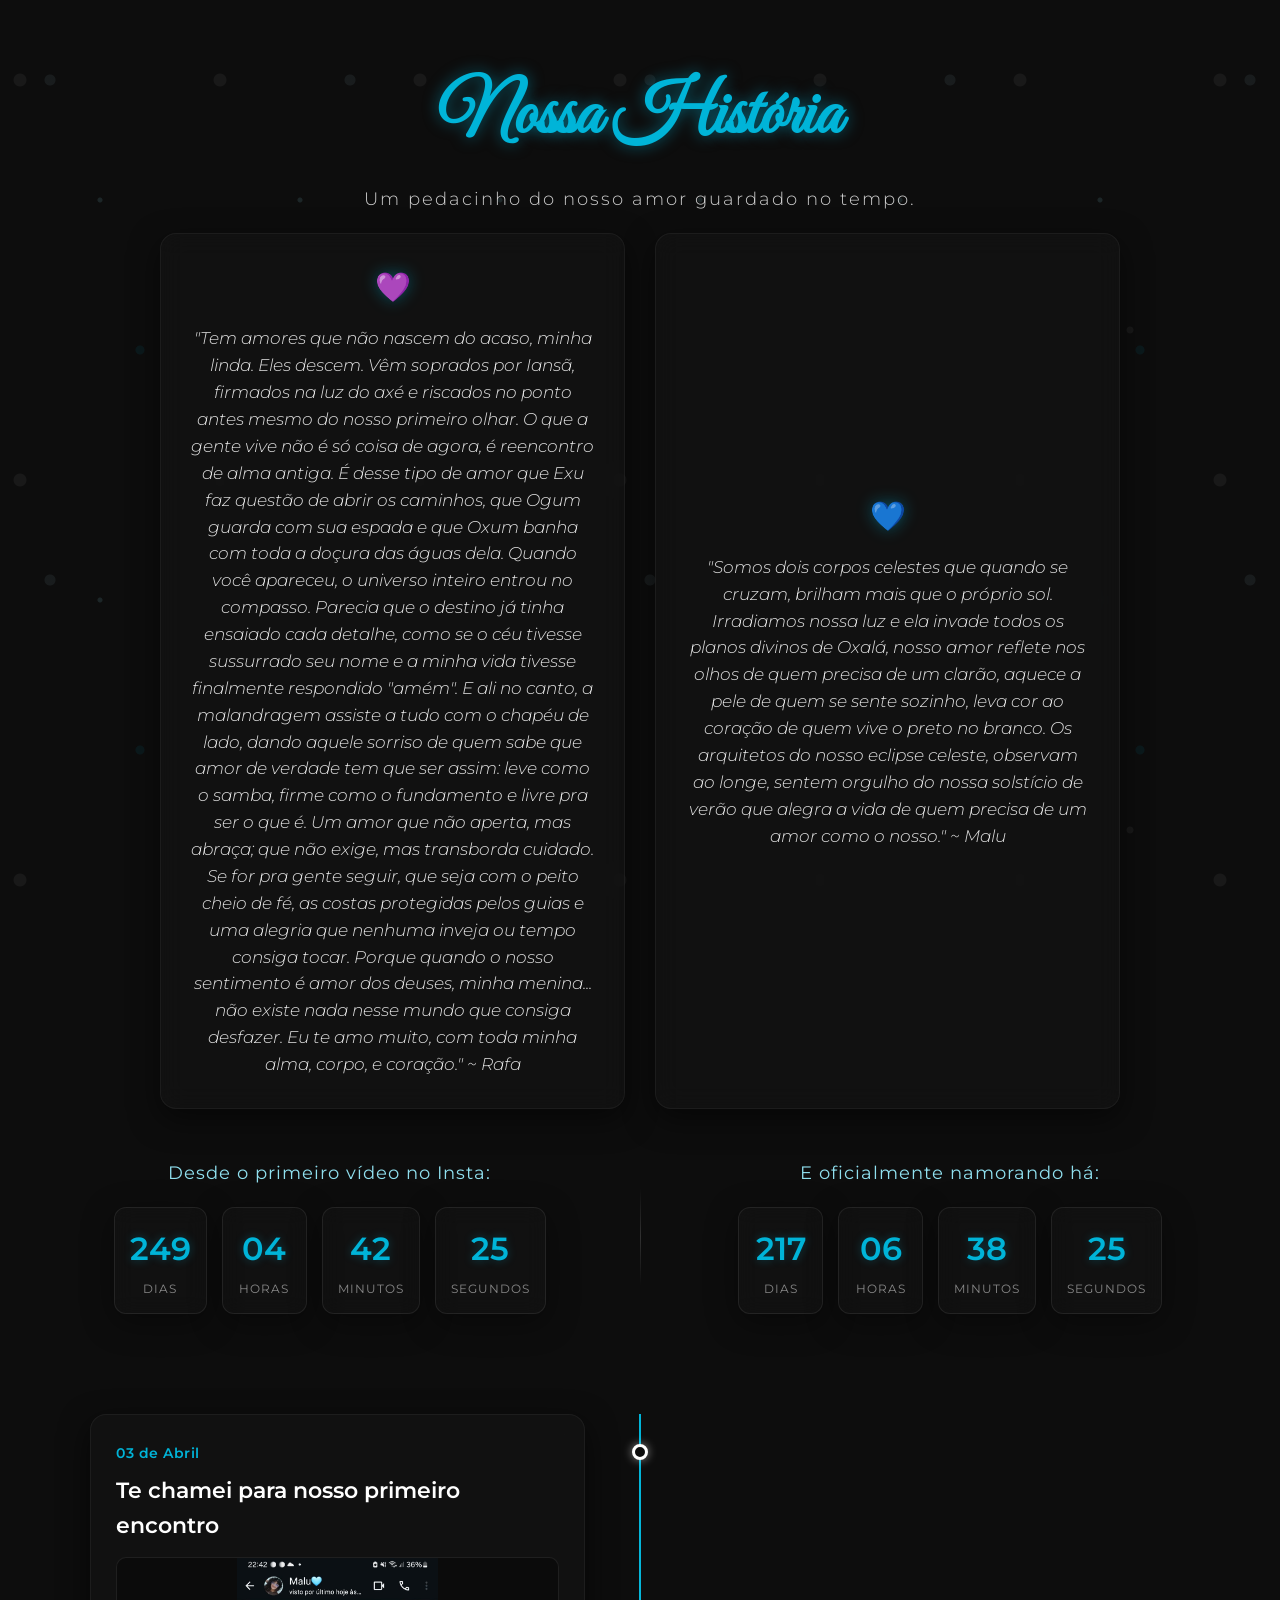
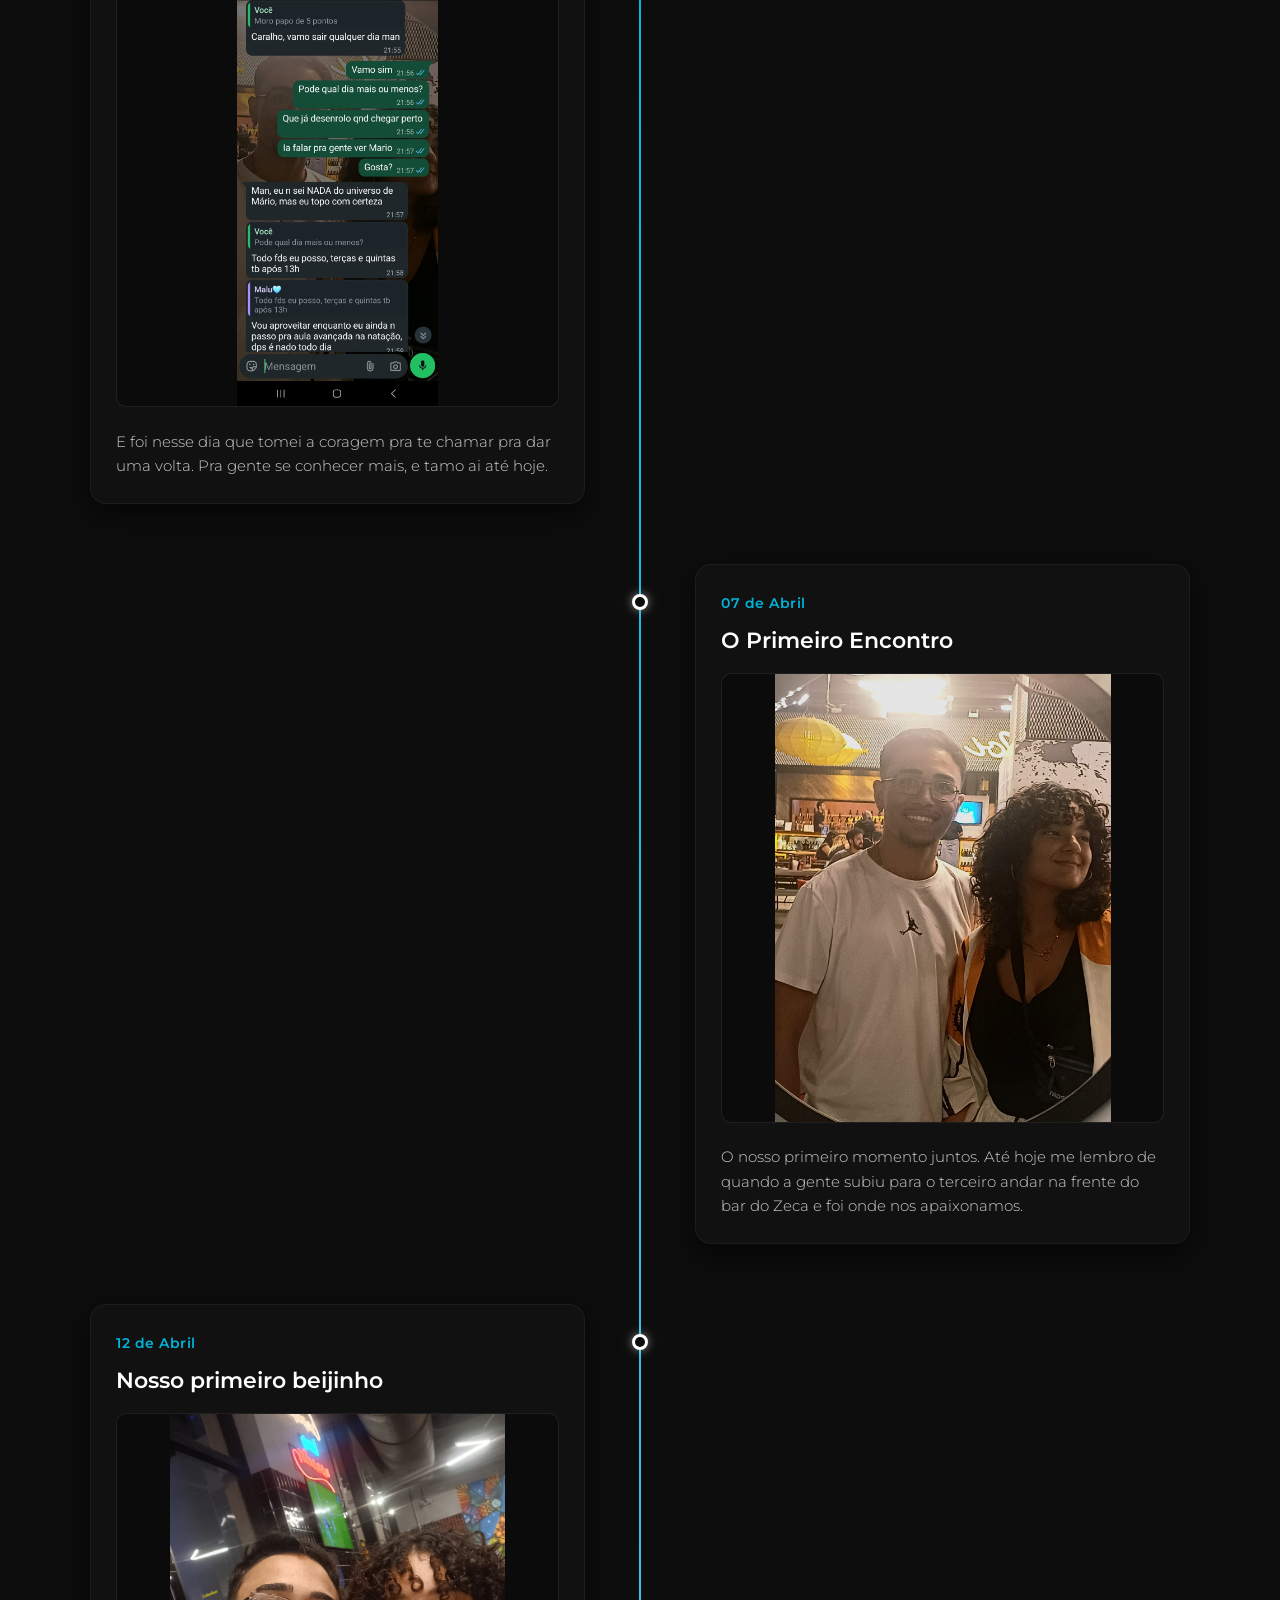
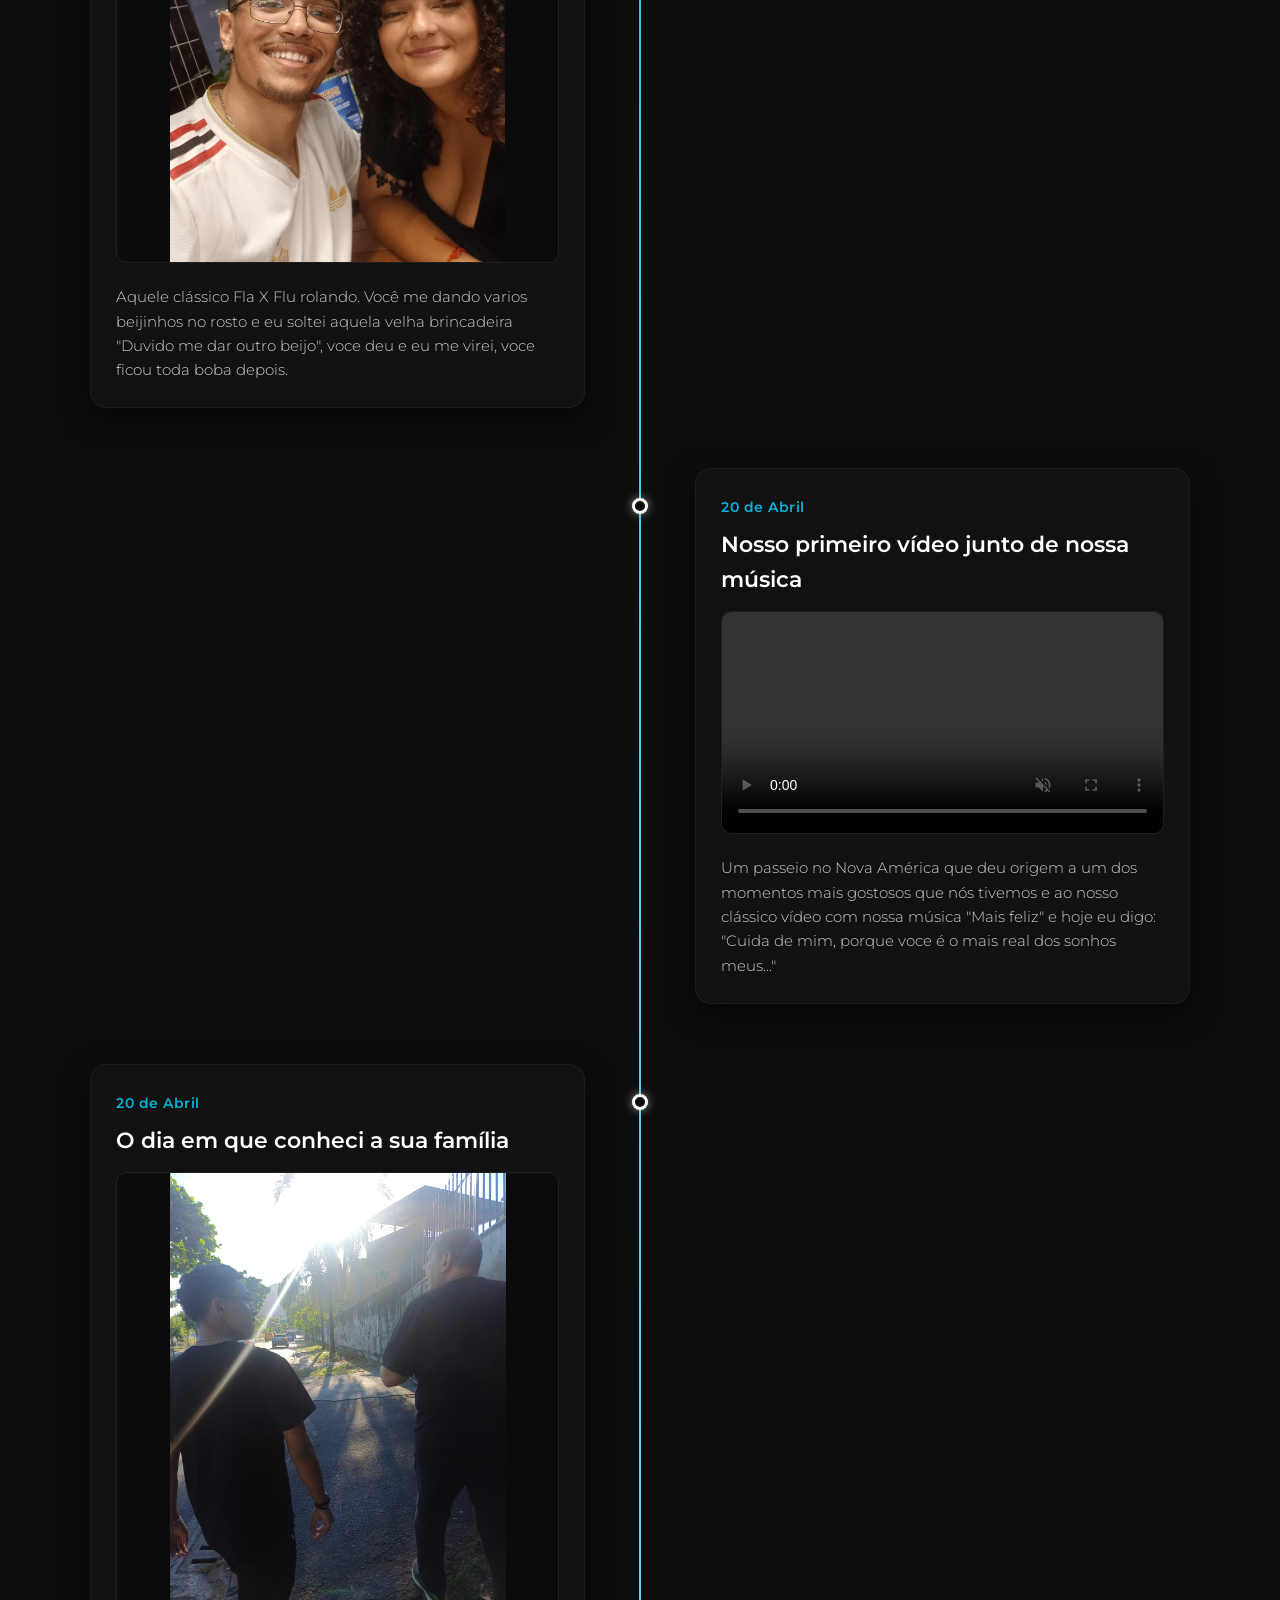
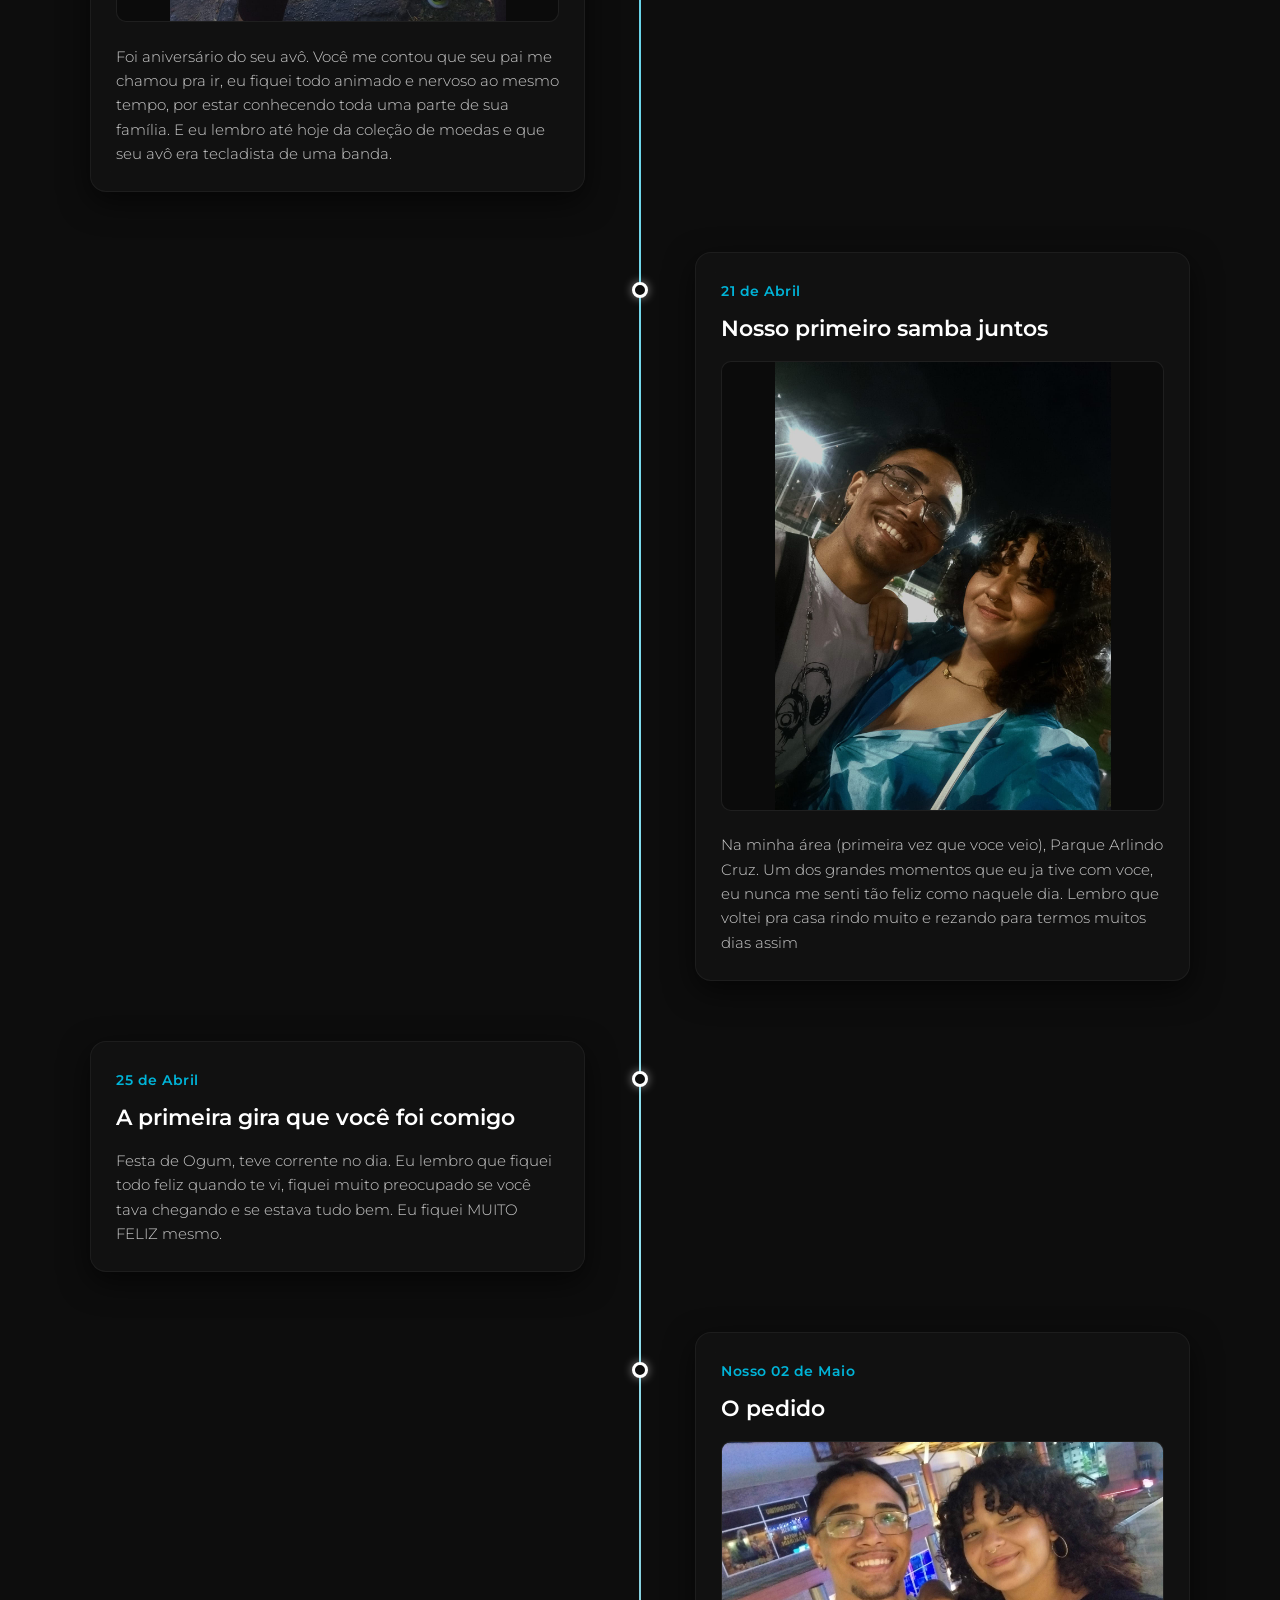
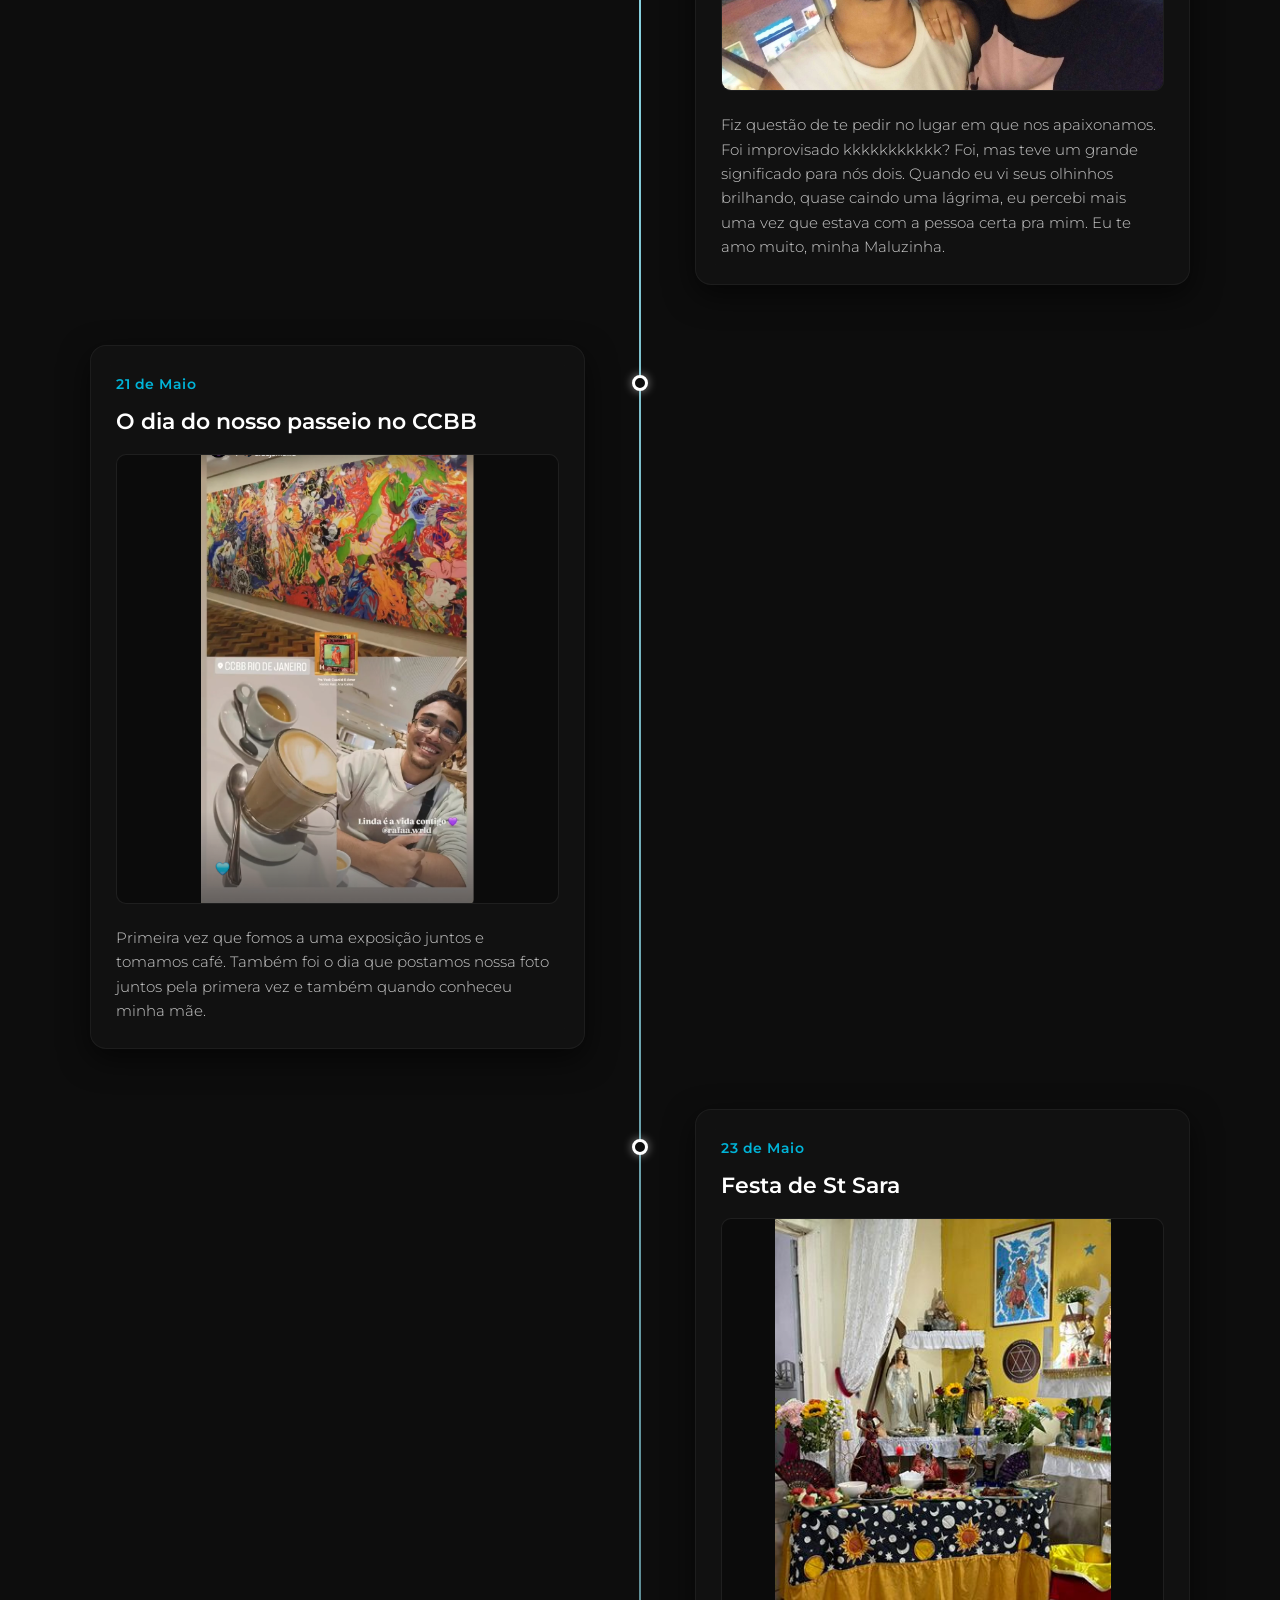
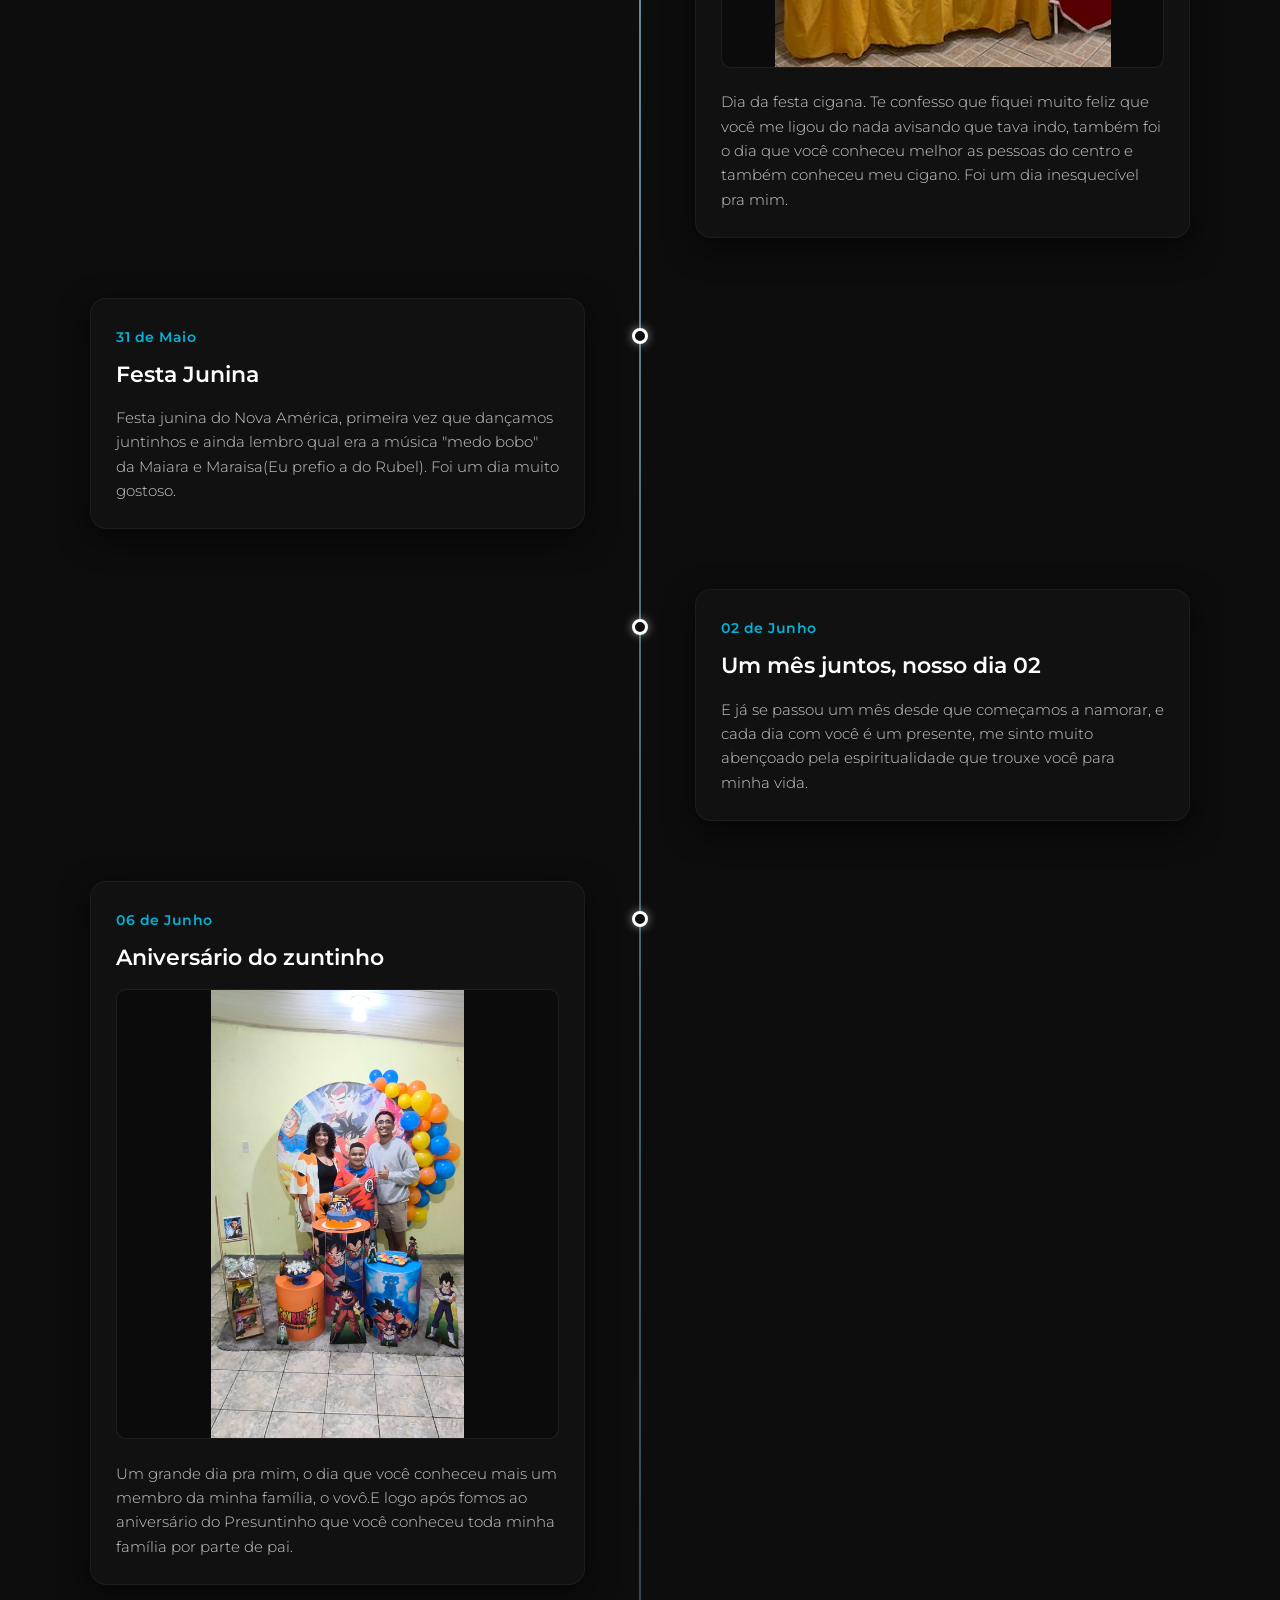
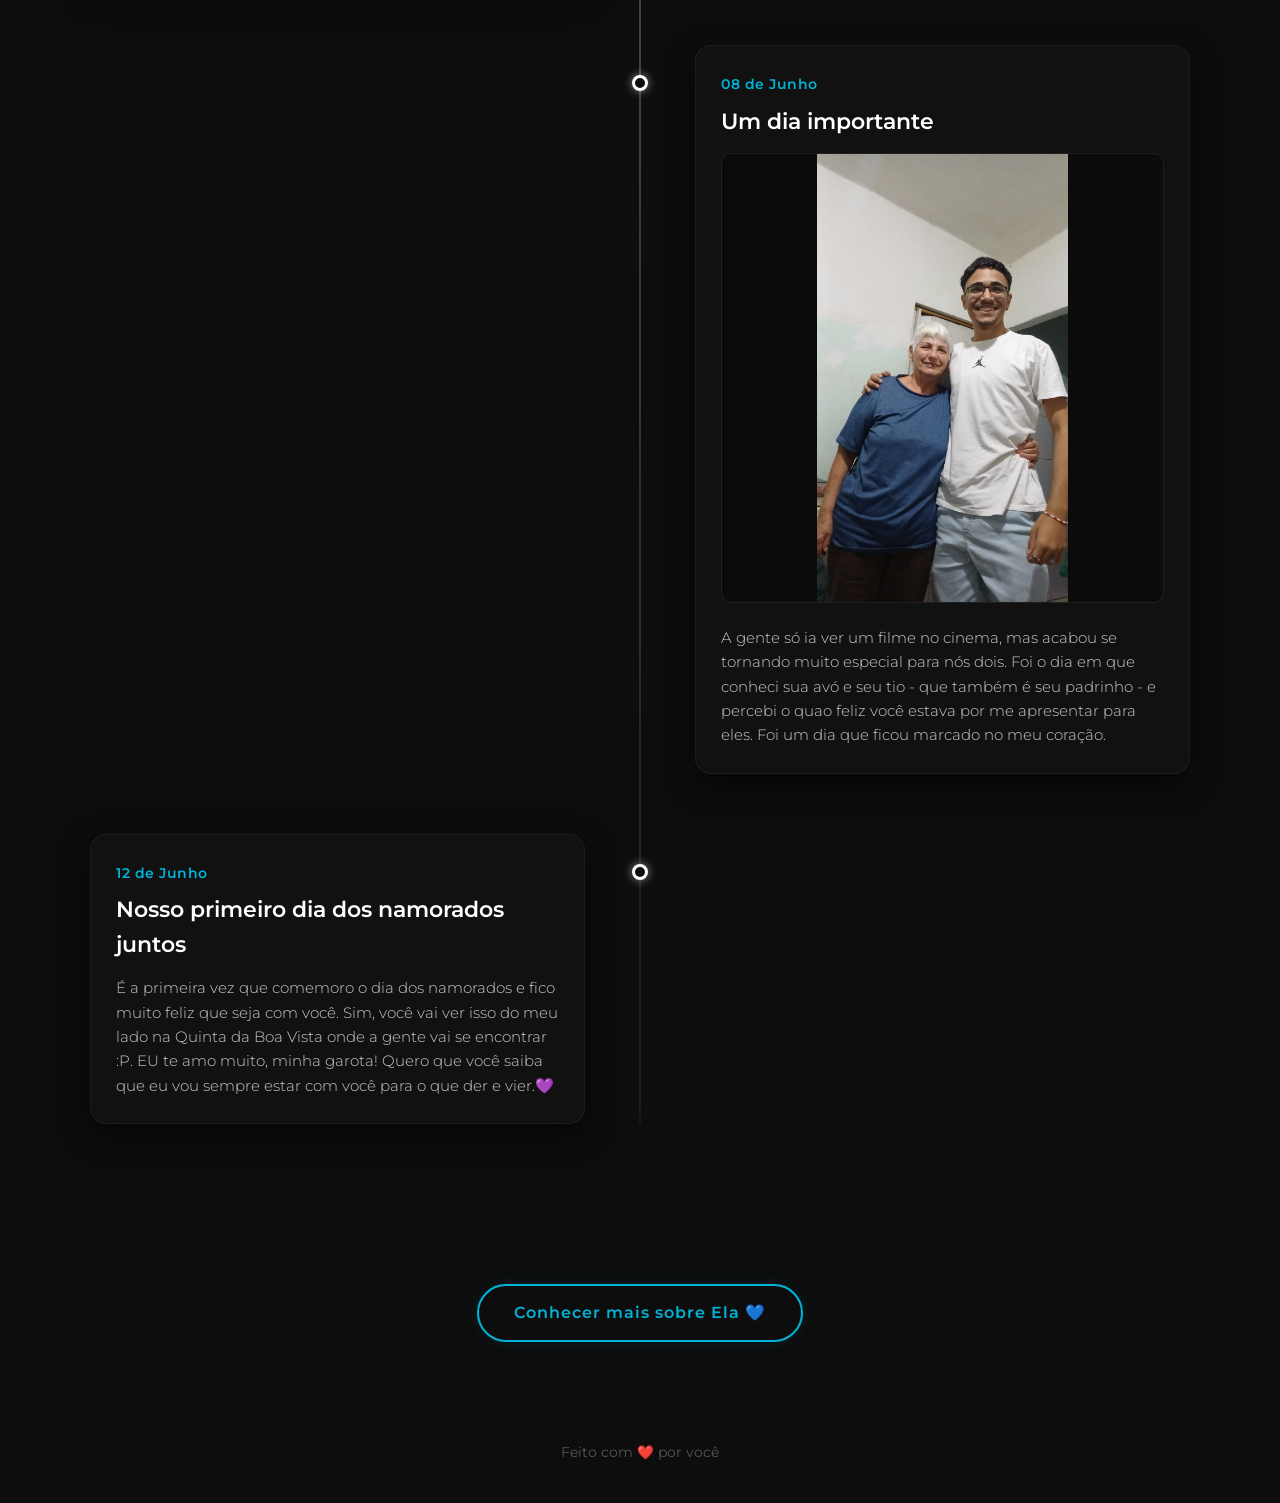
==== commit d57e94e3: "Update index.html" ====
--- a/index.html
+++ b/index.html
@@ -234,7 +234,7 @@
                 <div class="timeline-card">
                     <span class="date">12 de Junho</span>
                     <h3>Nosso primeiro dia dos namorados juntos</h3>
-                    <p>É a primeira vez que comemoro o dia dos namorados e fico muito feliz que seja com você, peço desculpas por não ter sido no dia. Eu quero que você saiba que eu te amo muito e sou muito feliz por te ter aqui comigo, MUITO mesmo. (Eu vou atualizar essa parte quando a gente sair no domingo)</p>
+                    <p>É a primeira vez que comemoro o dia dos namorados e fico muito feliz que seja com você. Sim, você vai ver isso do meu lado na Quinta da Boa Vista onde a gente vai se encontrar :P. EU te amo muito, minha garota! Quero que você saiba que eu vou sempre estar com você para o que der e vier.💜</p>
                 </div>
             </div>
 
@@ -254,4 +254,4 @@
 
     <script src="script.js"></script>
 </body>
-</html>+</html>
